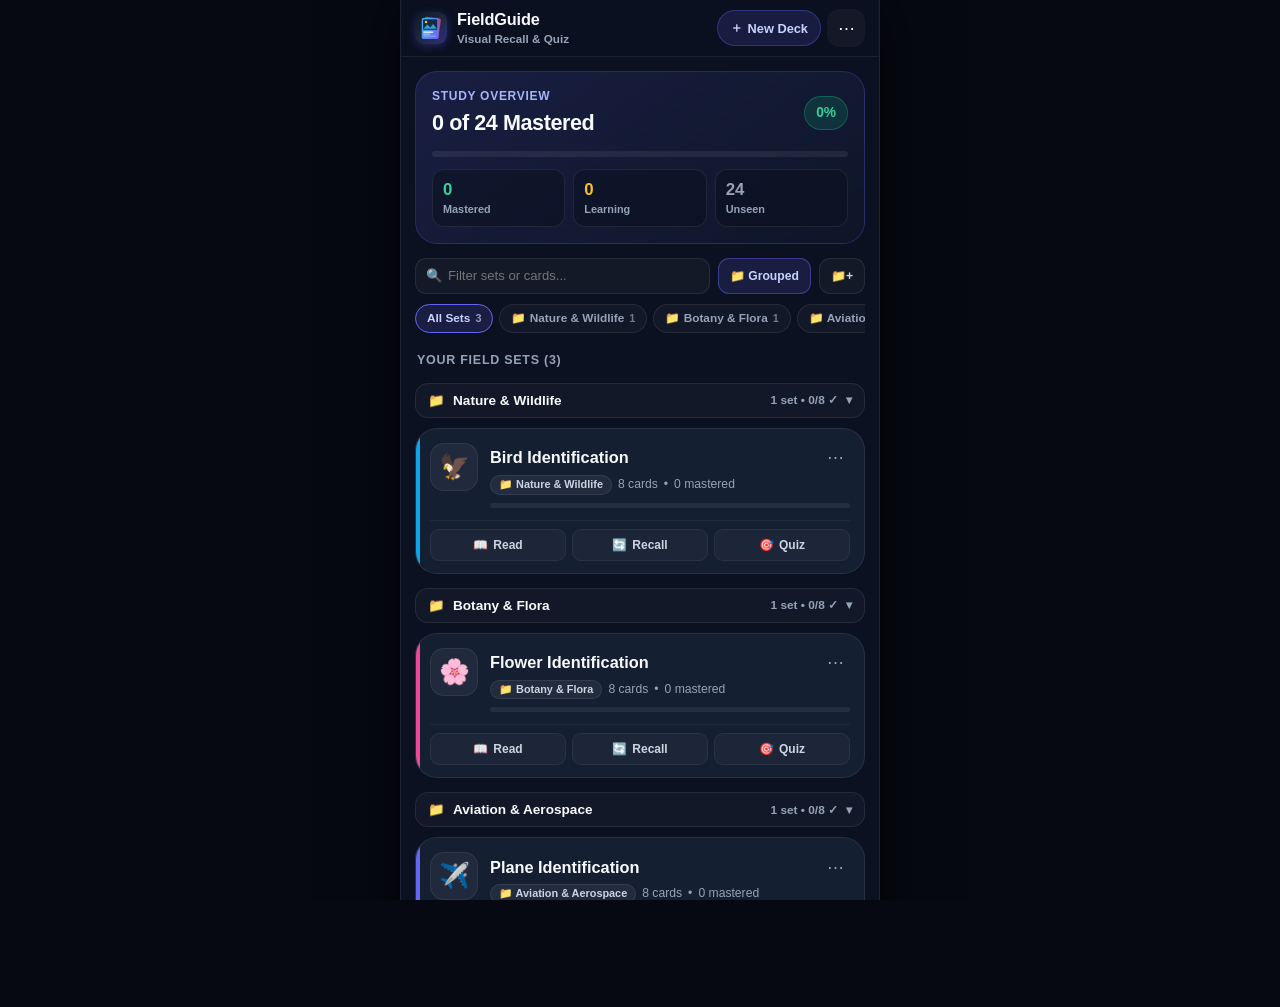
==== index.html @ c6ec20f5 "Add FieldGuide PWA visual flashcard, recall, and quiz trainer" ====
<!DOCTYPE html>
<html lang="en">
  <head>
    <meta charset="UTF-8" />
    <meta name="viewport" content="width=device-width, initial-scale=1.0, maximum-scale=5.0, viewport-fit=cover" />
    <meta name="theme-color" content="#0b1120" />
    <meta name="apple-mobile-web-app-capable" content="yes" />
    <meta name="apple-mobile-web-app-status-bar-style" content="black-translucent" />
    <meta
      name="description"
      content="Modern visual flashcard, active recall, and multiple-choice quiz trainer for birds, flowers, aircraft, and AI-built JSON decks."
    />
    <title>FieldGuide — Focused Visual Study &amp; Quiz Trainer</title>
    <link rel="manifest" href="./manifest.json" />
    <link rel="icon" type="image/svg+xml" href="./icons/icon.svg" />
    <link rel="apple-touch-icon" href="./icons/icon.svg" />
    <link rel="stylesheet" href="./styles.css" />
  </head>
  <body>
    <div id="app">
      <div style="display:flex;flex-direction:column;align-items:center;justify-content:center;min-height:100dvh;gap:12px;color:#94a3b8;font-family:system-ui,sans-serif;">
        <img src="./icons/icon.svg" alt="" style="width:44px;height:44px;border-radius:12px;opacity:0.9;" />
        <span style="font-size:0.9rem;font-weight:600;letter-spacing:0.02em;">Loading FieldGuide…</span>
      </div>
    </div>
    <script type="module" src="./js/app.js"></script>
  </body>
</html>
---- styles.css ----
:root {
  --bg-app: #060911;
  --bg-shell: #0b1120;
  --bg-card: #151f32;
  --bg-card-subtle: #11192a;
  --bg-elevated: #1e293b;
  --bg-glass: rgba(11, 17, 32, 0.88);
  --border: rgba(255, 255, 255, 0.08);
  --border-strong: rgba(255, 255, 255, 0.14);
  --text-main: #f8fafc;
  --text-sub: #cbd5e1;
  --text-muted: #94a3b8;
  --accent: #6366f1;
  --accent-hover: #818cf8;
  --accent-soft: rgba(99, 102, 241, 0.16);
  --accent-glow: rgba(99, 102, 241, 0.35);
  --success: #10b981;
  --success-soft: rgba(16, 185, 129, 0.16);
  --warning: #f59e0b;
  --warning-soft: rgba(245, 158, 11, 0.16);
  --danger: #ef4444;
  --danger-soft: rgba(239, 68, 68, 0.16);
  --radius-xs: 8px;
  --radius-sm: 12px;
  --radius-md: 16px;
  --radius-lg: 22px;
  --radius-xl: 26px;
  --safe-top: env(safe-area-inset-top, 0px);
  --safe-bottom: env(safe-area-inset-bottom, 0px);
}

* {
  box-sizing: border-box;
  margin: 0;
  padding: 0;
  -webkit-tap-highlight-color: transparent;
}

html,
body {
  height: 100%;
  background: var(--bg-app);
  color: var(--text-main);
  font-family: -apple-system, BlinkMacSystemFont, 'SF Pro Text', 'Segoe UI', Roboto, Helvetica, Arial, sans-serif;
  line-height: 1.45;
  overflow-x: hidden;
  -webkit-font-smoothing: antialiased;
}

button,
input,
textarea {
  font-family: inherit;
}

/* --- MOBILE-FIRST APP SHELL --- */
.mobile-shell {
  width: 100%;
  max-width: 480px;
  min-height: 100dvh;
  margin: 0 auto;
  background: var(--bg-shell);
  display: flex;
  flex-direction: column;
  position: relative;
  box-shadow: 0 0 60px rgba(0, 0, 0, 0.75);
}

@media (min-width: 520px) {
  .mobile-shell {
    border-left: 1px solid var(--border);
    border-right: 1px solid var(--border);
  }
}

/* --- STICKY TOP APP BAR & FOCUSED STUDY HEADER --- */
.topbar {
  padding-top: var(--safe-top);
  background: var(--bg-glass);
  backdrop-filter: blur(16px);
  -webkit-backdrop-filter: blur(16px);
  border-bottom: 1px solid var(--border);
  position: sticky;
  top: 0;
  z-index: 35;
  display: flex;
  flex-direction: column;
}

.topbar-main {
  height: 56px;
  padding: 0 14px;
  display: flex;
  align-items: center;
  justify-content: space-between;
  gap: 10px;
}

.topbar-left {
  display: flex;
  align-items: center;
  gap: 10px;
  min-width: 0;
  flex: 1;
}

.topbar-right {
  display: flex;
  align-items: center;
  gap: 6px;
  flex-shrink: 0;
}

.brand-mark {
  display: flex;
  align-items: center;
  gap: 10px;
}

.brand-logo {
  width: 32px;
  height: 32px;
  border-radius: 9px;
  box-shadow: 0 2px 10px rgba(99, 102, 241, 0.3);
}

.topbar-title-group {
  min-width: 0;
  display: flex;
  flex-direction: column;
}

.topbar-title {
  font-size: 1.02rem;
  font-weight: 700;
  letter-spacing: -0.01em;
  white-space: nowrap;
  overflow: hidden;
  text-overflow: ellipsis;
}

.topbar-subtitle {
  font-size: 0.73rem;
  color: var(--text-muted);
  font-weight: 600;
  display: flex;
  align-items: center;
  gap: 6px;
}

.icon-btn {
  width: 38px;
  height: 38px;
  border-radius: 12px;
  border: 1px solid transparent;
  background: rgba(255, 255, 255, 0.04);
  color: var(--text-main);
  font-size: 1.05rem;
  display: inline-flex;
  align-items: center;
  justify-content: center;
  cursor: pointer;
  flex-shrink: 0;
  transition: background 0.15s ease, transform 0.12s ease, border-color 0.15s ease;
  position: relative;
}

.icon-btn:hover {
  background: rgba(255, 255, 255, 0.08);
  border-color: var(--border);
}

.icon-btn:active {
  transform: scale(0.94);
}

.icon-btn.has-badge::after {
  content: '';
  position: absolute;
  top: 7px;
  right: 7px;
  width: 7px;
  height: 7px;
  border-radius: 50%;
  background: var(--accent);
  box-shadow: 0 0 0 2px var(--bg-shell);
}

.header-pill-btn {
  height: 36px;
  padding: 0 12px;
  border-radius: 999px;
  border: 1px solid rgba(99, 102, 241, 0.35);
  background: var(--accent-soft);
  color: #c7d2fe;
  font-size: 0.8rem;
  font-weight: 700;
  display: inline-flex;
  align-items: center;
  gap: 5px;
  cursor: pointer;
  transition: transform 0.12s ease, background 0.15s ease;
}

.header-pill-btn:active {
  transform: scale(0.96);
}

/* --- SEGMENTED STUDY MODE SWITCHER IN HEADER --- */
.study-subbar {
  padding: 0 14px 10px;
  display: flex;
  align-items: center;
  gap: 8px;
}

.mode-segmented {
  flex: 1;
  display: grid;
  grid-template-columns: repeat(3, 1fr);
  background: rgba(255, 255, 255, 0.04);
  border: 1px solid var(--border);
  padding: 3px;
  border-radius: 12px;
  gap: 3px;
}

.mode-seg-btn {
  border: none;
  background: transparent;
  color: var(--text-muted);
  height: 32px;
  border-radius: 9px;
  font-size: 0.78rem;
  font-weight: 700;
  display: inline-flex;
  align-items: center;
  justify-content: center;
  gap: 5px;
  cursor: pointer;
  transition: all 0.16s ease;
}

.mode-seg-btn.active {
  background: var(--bg-elevated);
  color: var(--text-main);
  box-shadow: 0 2px 8px rgba(0, 0, 0, 0.35);
}

/* Thin live session progress bar at bottom of study header */
.session-progress-track {
  width: 100%;
  height: 3px;
  background: rgba(255, 255, 255, 0.05);
  overflow: hidden;
}

.session-progress-fill {
  height: 100%;
  background: linear-gradient(90deg, var(--accent), #38bdf8);
  transition: width 0.28s cubic-bezier(0.22, 1, 0.36, 1);
}

/* --- SCREEN BODY --- */
.screen-body {
  flex: 1;
  padding: 14px 14px calc(24px + var(--safe-bottom));
  display: flex;
  flex-direction: column;
  gap: 14px;
}

.screen-body.study-layout {
  padding: 12px 14px calc(98px + var(--safe-bottom));
  justify-content: flex-start;
}

/* --- HOME VIEW (MOBILE DASHBOARD & DECK CARDS) --- */
.hero-progress-card {
  background: linear-gradient(145deg, rgba(99, 102, 241, 0.16) 0%, rgba(15, 23, 42, 0.85) 100%);
  border: 1px solid rgba(99, 102, 241, 0.25);
  border-radius: var(--radius-lg);
  padding: 16px;
  display: flex;
  flex-direction: column;
  gap: 12px;
}

.hero-top-row {
  display: flex;
  align-items: center;
  justify-content: space-between;
  gap: 12px;
}

.hero-title {
  font-size: 0.75rem;
  font-weight: 700;
  text-transform: uppercase;
  letter-spacing: 0.06em;
  color: #a5b4fc;
  margin-bottom: 2px;
}

.hero-headline {
  font-size: 1.35rem;
  font-weight: 800;
  color: var(--text-main);
  letter-spacing: -0.02em;
}

.hero-pct-badge {
  background: rgba(16, 185, 129, 0.16);
  border: 1px solid rgba(16, 185, 129, 0.35);
  color: #34d399;
  font-weight: 800;
  font-size: 0.86rem;
  padding: 6px 11px;
  border-radius: 999px;
}

.hero-stats-grid {
  display: grid;
  grid-template-columns: repeat(3, 1fr);
  gap: 8px;
}

.hero-stat-pill {
  background: rgba(11, 17, 32, 0.55);
  border: 1px solid var(--border);
  border-radius: var(--radius-sm);
  padding: 8px 10px;
  display: flex;
  flex-direction: column;
}

.hero-stat-val {
  font-size: 1.05rem;
  font-weight: 800;
}

.hero-stat-lbl {
  font-size: 0.68rem;
  color: var(--text-muted);
  font-weight: 600;
}

.section-header-row {
  display: flex;
  align-items: center;
  justify-content: space-between;
  padding: 2px 2px 0;
  gap: 8px;
}

.section-heading {
  font-size: 0.78rem;
  font-weight: 700;
  text-transform: uppercase;
  letter-spacing: 0.06em;
  color: var(--text-muted);
}

/* --- HOME FOLDER & SEARCH ORGANIZER --- */
.home-organizer {
  display: flex;
  flex-direction: column;
  gap: 10px;
}

.home-search-row {
  display: flex;
  align-items: center;
  gap: 8px;
}

.home-search-wrap {
  position: relative;
  flex: 1;
  display: flex;
  align-items: center;
}

.home-search-icon {
  position: absolute;
  left: 11px;
  font-size: 0.82rem;
  color: var(--text-muted);
  pointer-events: none;
}

.home-search-input {
  width: 100%;
  height: 36px;
  padding: 0 32px 0 32px;
  border-radius: 11px;
  border: 1px solid var(--border);
  background: rgba(255, 255, 255, 0.035);
  color: var(--text-main);
  font-size: 0.82rem;
  transition: border-color 0.15s ease, background 0.15s ease;
}

.home-search-input:focus {
  outline: none;
  border-color: var(--accent);
  background: rgba(255, 255, 255, 0.06);
}

.home-search-clear {
  position: absolute;
  right: 6px;
  width: 24px;
  height: 24px;
  border-radius: 50%;
  border: none;
  background: rgba(255, 255, 255, 0.08);
  color: var(--text-sub);
  font-size: 0.72rem;
  cursor: pointer;
  display: inline-flex;
  align-items: center;
  justify-content: center;
}

.home-org-btn {
  height: 36px;
  padding: 0 11px;
  border-radius: 11px;
  border: 1px solid var(--border);
  background: rgba(255, 255, 255, 0.035);
  color: var(--text-sub);
  font-size: 0.76rem;
  font-weight: 700;
  display: inline-flex;
  align-items: center;
  gap: 5px;
  cursor: pointer;
  white-space: nowrap;
  flex-shrink: 0;
  transition: all 0.14s ease;
}

.home-org-btn.active {
  background: var(--accent-soft);
  border-color: rgba(99, 102, 241, 0.45);
  color: #c7d2fe;
}

.folder-group {
  display: flex;
  flex-direction: column;
  gap: 10px;
}

.folder-group-header {
  width: 100%;
  background: rgba(255, 255, 255, 0.03);
  border: 1px solid var(--border);
  border-radius: 13px;
  padding: 9px 12px;
  display: flex;
  align-items: center;
  justify-content: space-between;
  gap: 10px;
  cursor: pointer;
  color: var(--text-main);
  text-align: left;
  transition: background 0.14s ease, border-color 0.14s ease;
}

.folder-group-header:hover {
  background: rgba(255, 255, 255, 0.055);
  border-color: var(--border-strong);
}

.folder-group-left {
  display: flex;
  align-items: center;
  gap: 8px;
  min-width: 0;
}

.folder-group-name {
  font-size: 0.85rem;
  font-weight: 750;
  color: var(--text-main);
  white-space: nowrap;
  overflow: hidden;
  text-overflow: ellipsis;
}

.folder-group-right {
  display: flex;
  align-items: center;
  gap: 8px;
  font-size: 0.74rem;
  color: var(--text-muted);
  font-weight: 650;
  flex-shrink: 0;
}

.folder-chevron {
  font-size: 0.72rem;
  transition: transform 0.18s ease;
  display: inline-block;
}

.folder-group.collapsed .folder-chevron {
  transform: rotate(-90deg);
}

.deck-folder-pill {
  display: inline-flex;
  align-items: center;
  gap: 4px;
  padding: 1px 8px;
  border-radius: 999px;
  font-size: 0.68rem;
  font-weight: 650;
  background: rgba(255, 255, 255, 0.06);
  border: 1px solid rgba(255, 255, 255, 0.08);
  color: var(--text-sub);
  cursor: pointer;
  transition: background 0.14s ease, border-color 0.14s ease;
}

.deck-folder-pill:hover {
  background: var(--accent-soft);
  border-color: rgba(99, 102, 241, 0.35);
  color: #c7d2fe;
}

.deck-list {
  display: flex;
  flex-direction: column;
  gap: 12px;
}

.deck-card {
  background: var(--bg-card);
  border: 1px solid var(--border);
  border-radius: var(--radius-lg);
  padding: 14px 14px 12px;
  display: flex;
  flex-direction: column;
  gap: 12px;
  position: relative;
  overflow: hidden;
  transition: border-color 0.15s ease, transform 0.14s ease;
}

.deck-card::before {
  content: '';
  position: absolute;
  left: 0;
  top: 0;
  bottom: 0;
  width: 4px;
  background: var(--deck-color, var(--accent));
}

.deck-card-main {
  display: flex;
  align-items: flex-start;
  gap: 12px;
  cursor: pointer;
}

.deck-avatar {
  width: 48px;
  height: 48px;
  border-radius: 14px;
  background: rgba(255, 255, 255, 0.05);
  border: 1px solid rgba(255, 255, 255, 0.07);
  display: flex;
  align-items: center;
  justify-content: center;
  font-size: 1.55rem;
  flex-shrink: 0;
}

.deck-info {
  flex: 1;
  min-width: 0;
}

.deck-title-row {
  display: flex;
  align-items: center;
  justify-content: space-between;
  gap: 8px;
}

.deck-name {
  font-size: 1.02rem;
  font-weight: 750;
  color: var(--text-main);
  white-space: nowrap;
  overflow: hidden;
  text-overflow: ellipsis;
}

.deck-meta {
  font-size: 0.76rem;
  color: var(--text-muted);
  display: flex;
  align-items: center;
  flex-wrap: wrap;
  gap: 6px;
  margin-top: 2px;
  margin-bottom: 8px;
}

.offline-pill {
  display: inline-flex;
  align-items: center;
  gap: 3px;
  padding: 1px 7px;
  border-radius: 999px;
  font-size: 0.68rem;
  font-weight: 700;
  background: rgba(16, 185, 129, 0.14);
  color: #34d399;
}

.mini-progress-track {
  height: 5px;
  background: rgba(255, 255, 255, 0.07);
  border-radius: 999px;
  overflow: hidden;
  display: flex;
}

.mini-progress-fill {
  background: var(--success);
  height: 100%;
  transition: width 0.25s ease;
}

.mini-progress-learning {
  background: var(--warning);
  height: 100%;
  transition: width 0.25s ease;
}

/* Quick-launch mode strip inside each deck card */
.deck-quick-modes {
  display: grid;
  grid-template-columns: repeat(3, 1fr);
  gap: 6px;
  padding-top: 8px;
  border-top: 1px solid rgba(255, 255, 255, 0.05);
}

.deck-mode-btn {
  height: 32px;
  border-radius: 9px;
  border: 1px solid rgba(255, 255, 255, 0.06);
  background: rgba(255, 255, 255, 0.03);
  color: var(--text-sub);
  font-size: 0.75rem;
  font-weight: 650;
  display: inline-flex;
  align-items: center;
  justify-content: center;
  gap: 5px;
  cursor: pointer;
  transition: background 0.14s ease, color 0.14s ease, transform 0.1s ease;
}

.deck-mode-btn:hover,
.deck-mode-btn:active {
  background: rgba(99, 102, 241, 0.16);
  border-color: rgba(99, 102, 241, 0.35);
  color: #fff;
}

.deck-more-btn {
  width: 30px;
  height: 30px;
  border-radius: 8px;
  border: none;
  background: transparent;
  color: var(--text-muted);
  font-size: 1.05rem;
  display: inline-flex;
  align-items: center;
  justify-content: center;
  cursor: pointer;
  flex-shrink: 0;
}

.deck-more-btn:hover,
.deck-more-btn:active {
  background: rgba(255, 255, 255, 0.08);
  color: var(--text-main);
}

/* --- FILTER & CONTEXT PILL STRIP IN STUDY VIEW --- */
.study-filter-strip {
  display: flex;
  align-items: center;
  gap: 6px;
  overflow-x: auto;
  scrollbar-width: none;
  padding-bottom: 2px;
}

.study-filter-strip::-webkit-scrollbar {
  display: none;
}

.filter-chip {
  height: 29px;
  padding: 0 11px;
  border-radius: 999px;
  border: 1px solid var(--border);
  background: rgba(255, 255, 255, 0.03);
  color: var(--text-muted);
  font-size: 0.74rem;
  font-weight: 650;
  white-space: nowrap;
  display: inline-flex;
  align-items: center;
  gap: 5px;
  cursor: pointer;
  transition: all 0.14s ease;
}

.filter-chip.active {
  background: var(--accent-soft);
  border-color: var(--accent);
  color: #c7d2fe;
}

.filter-chip-count {
  opacity: 0.7;
  font-size: 0.68rem;
}

/* --- FOCUSED STUDY CARD --- */
.study-card {
  background: var(--bg-card);
  border: 1px solid var(--border);
  border-radius: var(--radius-xl);
  overflow: hidden;
  display: flex;
  flex-direction: column;
  box-shadow: 0 14px 34px rgba(0, 0, 0, 0.4);
}

.media-frame {
  position: relative;
  width: 100%;
  height: clamp(235px, 36dvh, 290px);
  background: #060911;
  display: flex;
  align-items: center;
  justify-content: center;
  overflow: hidden;
  transition: height 0.22s ease;
}

/* Soft blurred ambient backdrop of the same photo so tall/wide images never have harsh black bars */
.media-frame::before {
  content: '';
  position: absolute;
  inset: -16px;
  background-image: var(--media-bg, none);
  background-size: cover;
  background-position: center;
  filter: blur(22px) brightness(0.42) saturate(1.25);
  transform: scale(1.08);
  opacity: 0.9;
  pointer-events: none;
  z-index: 0;
}

.media-frame.tall {
  height: clamp(275px, 42dvh, 345px);
}

.media-frame.compact {
  height: clamp(205px, 31dvh, 250px);
}

.media-frame.quiz-frame {
  height: clamp(210px, 32dvh, 260px);
}

/* Automatically expand vertical room when a photo is tall/portrait */
.media-frame.is-portrait {
  height: clamp(290px, 45dvh, 370px);
}

.media-frame.tall.is-portrait {
  height: clamp(315px, 48dvh, 395px);
}

.media-frame.compact.is-portrait,
.media-frame.quiz-frame.is-portrait {
  height: clamp(245px, 37dvh, 305px);
}

/* Automatically adapt frame when a photo is long/wide panoramic (e.g. aircraft side profiles) */
.media-frame.is-wide {
  height: clamp(190px, 28dvh, 235px);
}

.media-frame.compact.is-wide,
.media-frame.quiz-frame.is-wide {
  height: clamp(175px, 25dvh, 215px);
}

.media-frame::after {
  content: '';
  position: absolute;
  inset: 0;
  background: linear-gradient(
    to bottom,
    rgba(6, 9, 17, 0.42) 0%,
    transparent 26%,
    transparent 74%,
    rgba(21, 31, 50, 0.6) 100%
  );
  pointer-events: none;
  z-index: 1;
}

.media-img {
  position: relative;
  z-index: 1;
  width: 100%;
  height: 100%;
  object-fit: cover;
  object-position: center;
  cursor: zoom-in;
  transition: transform 0.25s ease;
}

.media-img.contain {
  object-fit: contain;
  filter: drop-shadow(0 6px 18px rgba(0, 0, 0, 0.45));
}

.media-overlay-top {
  position: absolute;
  top: 10px;
  left: 10px;
  right: 10px;
  display: flex;
  align-items: center;
  justify-content: space-between;
  gap: 8px;
  z-index: 2;
  pointer-events: none;
}

.media-overlay-top > * {
  pointer-events: auto;
}

.media-overlay-bottom {
  position: absolute;
  bottom: 10px;
  left: 10px;
  right: 10px;
  display: flex;
  align-items: center;
  justify-content: space-between;
  gap: 8px;
  z-index: 2;
  pointer-events: none;
}

.media-overlay-bottom > * {
  pointer-events: auto;
}

.media-badge {
  background: rgba(11, 17, 32, 0.78);
  backdrop-filter: blur(8px);
  -webkit-backdrop-filter: blur(8px);
  color: #e2e8f0;
  padding: 4px 10px;
  border-radius: 999px;
  font-size: 0.72rem;
  font-weight: 650;
  border: 1px solid rgba(255, 255, 255, 0.14);
}

.status-pill-btn {
  background: rgba(11, 17, 32, 0.82);
  backdrop-filter: blur(8px);
  -webkit-backdrop-filter: blur(8px);
  border: 1px solid rgba(255, 255, 255, 0.16);
  padding: 4px 10px;
  border-radius: 999px;
  font-size: 0.71rem;
  font-weight: 700;
  display: inline-flex;
  align-items: center;
  gap: 5px;
  cursor: pointer;
  color: var(--text-sub);
}

.status-pill-btn.mastered {
  color: #34d399;
  border-color: rgba(16, 185, 129, 0.4);
  background: rgba(6, 78, 59, 0.75);
}

.status-pill-btn.learning {
  color: #fbbf24;
  border-color: rgba(245, 158, 11, 0.4);
  background: rgba(120, 53, 15, 0.75);
}

.media-ctrl-btn {
  background: rgba(11, 17, 32, 0.78);
  backdrop-filter: blur(8px);
  -webkit-backdrop-filter: blur(8px);
  color: #f8fafc;
  border: 1px solid rgba(255, 255, 255, 0.16);
  padding: 4px 10px;
  border-radius: 999px;
  font-size: 0.71rem;
  font-weight: 650;
  cursor: pointer;
  display: inline-flex;
  align-items: center;
  gap: 4px;
}

.card-body {
  padding: 16px;
  display: flex;
  flex-direction: column;
  gap: 12px;
}

.card-header-block {
  display: flex;
  align-items: flex-start;
  justify-content: space-between;
  gap: 10px;
}

.card-title {
  font-size: 1.32rem;
  font-weight: 800;
  line-height: 1.2;
  letter-spacing: -0.015em;
}

.card-subtitle {
  font-size: 0.92rem;
  color: #93c5fd;
  font-style: italic;
  margin-top: 3px;
}

.info-block {
  background: var(--bg-card-subtle);
  border: 1px solid rgba(255, 255, 255, 0.05);
  border-radius: var(--radius-sm);
  padding: 11px 13px;
  font-size: 0.88rem;
  color: var(--text-sub);
  line-height: 1.5;
}

.info-block.key-marks {
  background: rgba(99, 102, 241, 0.08);
  border-color: rgba(99, 102, 241, 0.22);
  border-left: 3px solid var(--accent);
}

.info-block-label {
  font-size: 0.68rem;
  font-weight: 800;
  text-transform: uppercase;
  letter-spacing: 0.06em;
  color: #a5b4fc;
  margin-bottom: 4px;
  display: flex;
  align-items: center;
  gap: 5px;
}

.info-block:not(.key-marks) .info-block-label {
  color: var(--text-muted);
}

.card-footer-row {
  display: flex;
  align-items: center;
  justify-content: space-between;
  gap: 8px;
  padding-top: 2px;
}

.source-link {
  display: inline-flex;
  align-items: center;
  gap: 5px;
  font-size: 0.78rem;
  font-weight: 650;
  color: #38bdf8;
  text-decoration: none;
  padding: 5px 11px;
  border-radius: 999px;
  background: rgba(56, 189, 248, 0.1);
  border: 1px solid rgba(56, 189, 248, 0.2);
}

.swipe-hint-lbl {
  font-size: 0.72rem;
  color: var(--text-muted);
}

/* --- FOCUSED RECALL MODE (CLEAN 3D FLIP WITHOUT SCROLL TRAP) --- */
.recall-card-shell {
  perspective: 1200px;
  width: 100%;
}

.recall-card-inner {
  width: 100%;
  transition: transform 0.42s cubic-bezier(0.22, 1, 0.36, 1);
  transform-style: preserve-3d;
  position: relative;
}

.recall-prompt-card {
  background: var(--bg-card);
  border: 1px solid var(--border);
  border-radius: var(--radius-xl);
  overflow: hidden;
  display: flex;
  flex-direction: column;
  box-shadow: 0 14px 34px rgba(0, 0, 0, 0.4);
  cursor: pointer;
  animation: cardFadeIn 0.2s ease;
}

.recall-prompt-footer {
  padding: 13px 16px;
  display: flex;
  align-items: center;
  justify-content: space-between;
  gap: 10px;
  background: rgba(99, 102, 241, 0.07);
  border-top: 1px solid var(--border);
}

.recall-prompt-instruction {
  font-size: 0.84rem;
  font-weight: 650;
  color: #c7d2fe;
}

.hint-pill-btn {
  background: rgba(255, 255, 255, 0.06);
  border: 1px solid var(--border-strong);
  color: var(--text-sub);
  padding: 4px 10px;
  border-radius: 999px;
  font-size: 0.74rem;
  font-weight: 650;
  cursor: pointer;
}

.recall-hint-box {
  margin: 0 16px 14px;
  padding: 10px 12px;
  border-radius: var(--radius-sm);
  background: rgba(245, 158, 11, 0.1);
  border: 1px solid rgba(245, 158, 11, 0.28);
  font-size: 0.82rem;
  color: #fde68a;
}

.recall-answer-card {
  background: var(--bg-card);
  border: 1px solid rgba(99, 102, 241, 0.3);
  border-radius: var(--radius-xl);
  overflow: hidden;
  display: flex;
  flex-direction: column;
  box-shadow: 0 14px 34px rgba(0, 0, 0, 0.45);
  animation: flipReveal 0.28s cubic-bezier(0.22, 1, 0.36, 1);
}

@keyframes flipReveal {
  0% {
    opacity: 0.4;
    transform: rotateY(-14deg) scale(0.98);
  }
  100% {
    opacity: 1;
    transform: rotateY(0deg) scale(1);
  }
}

@keyframes cardFadeIn {
  from {
    opacity: 0.5;
    transform: translateY(4px);
  }
  to {
    opacity: 1;
    transform: translateY(0);
  }
}

/* --- FOCUSED QUIZ MODE --- */
.quiz-prompt-banner {
  padding: 10px 14px;
  background: rgba(255, 255, 255, 0.03);
  border-bottom: 1px solid var(--border);
  display: flex;
  align-items: center;
  justify-content: space-between;
  font-size: 0.76rem;
  font-weight: 700;
  color: var(--text-muted);
  text-transform: uppercase;
  letter-spacing: 0.05em;
}

.quiz-options {
  display: flex;
  flex-direction: column;
  gap: 8px;
  padding: 14px;
}

.quiz-opt {
  width: 100%;
  text-align: left;
  background: rgba(255, 255, 255, 0.035);
  border: 1.5px solid var(--border);
  border-radius: 14px;
  padding: 11px 13px;
  color: var(--text-main);
  cursor: pointer;
  display: flex;
  align-items: center;
  gap: 11px;
  transition: all 0.14s ease;
}

.quiz-opt:hover:not(:disabled) {
  background: rgba(255, 255, 255, 0.06);
  border-color: var(--border-strong);
}

.quiz-opt:active:not(:disabled) {
  transform: scale(0.985);
}

.quiz-opt-key {
  width: 26px;
  height: 26px;
  border-radius: 8px;
  background: rgba(255, 255, 255, 0.07);
  border: 1px solid rgba(255, 255, 255, 0.1);
  color: var(--text-sub);
  font-size: 0.75rem;
  font-weight: 800;
  display: flex;
  align-items: center;
  justify-content: center;
  flex-shrink: 0;
}

.quiz-opt-content {
  flex: 1;
  min-width: 0;
}

.quiz-opt-title {
  font-size: 0.93rem;
  font-weight: 700;
  display: block;
}

.quiz-opt-sub {
  font-size: 0.76rem;
  color: var(--text-muted);
  font-style: italic;
  display: block;
}

.quiz-opt.correct {
  background: rgba(16, 185, 129, 0.16);
  border-color: var(--success);
}

.quiz-opt.correct .quiz-opt-key {
  background: var(--success);
  border-color: var(--success);
  color: #052e16;
}

.quiz-opt.wrong {
  background: rgba(239, 68, 68, 0.16);
  border-color: var(--danger);
}

.quiz-opt.wrong .quiz-opt-key {
  background: var(--danger);
  border-color: var(--danger);
  color: #fff;
}

/* --- STICKY BOTTOM THUMB DOCK (SINGLE FOCUSED ACTION BAR) --- */
.study-dock {
  position: fixed;
  bottom: 0;
  left: 50%;
  transform: translateX(-50%);
  width: 100%;
  max-width: 480px;
  background: rgba(11, 17, 32, 0.94);
  backdrop-filter: blur(18px);
  -webkit-backdrop-filter: blur(18px);
  border-top: 1px solid var(--border-strong);
  padding: 10px 14px calc(12px + var(--safe-bottom));
  z-index: 32;
  display: flex;
  flex-direction: column;
  gap: 8px;
}

.dock-row {
  display: flex;
  align-items: center;
  gap: 10px;
}

.dock-nav-btn {
  height: 46px;
  padding: 0 18px;
  border-radius: 14px;
  font-size: 0.9rem;
  font-weight: 700;
  border: 1px solid var(--border);
  background: var(--bg-elevated);
  color: var(--text-main);
  display: inline-flex;
  align-items: center;
  justify-content: center;
  gap: 6px;
  cursor: pointer;
  flex: 1;
  transition: transform 0.1s ease, background 0.15s ease;
}

.dock-nav-btn.primary {
  background: var(--accent);
  border-color: rgba(255, 255, 255, 0.12);
  color: #fff;
  box-shadow: 0 4px 16px var(--accent-glow);
}

.dock-nav-btn:active {
  transform: scale(0.975);
}

.dock-counter-pill {
  padding: 0 10px;
  font-size: 0.78rem;
  font-weight: 700;
  color: var(--text-muted);
  white-space: nowrap;
}

.dock-grade-grid {
  display: grid;
  grid-template-columns: 1fr 1fr;
  gap: 10px;
}

.grade-btn {
  height: 50px;
  border-radius: 14px;
  border: 1.5px solid transparent;
  display: flex;
  flex-direction: column;
  align-items: center;
  justify-content: center;
  cursor: pointer;
  transition: transform 0.12s ease;
}

.grade-btn:active {
  transform: scale(0.975);
}

.grade-btn-main {
  font-size: 0.9rem;
  font-weight: 800;
  line-height: 1.15;
}

.grade-btn-sub {
  font-size: 0.67rem;
  font-weight: 600;
  opacity: 0.8;
}

.grade-btn.learning {
  background: rgba(245, 158, 11, 0.16);
  border-color: rgba(245, 158, 11, 0.45);
  color: #fbbf24;
}

.grade-btn.mastered {
  background: rgba(16, 185, 129, 0.18);
  border-color: rgba(16, 185, 129, 0.5);
  color: #34d399;
}

/* Quiz Instant Feedback inside Dock */
.quiz-feedback-box {
  display: flex;
  flex-direction: column;
  gap: 8px;
  animation: slideUp 0.18s cubic-bezier(0.22, 1, 0.36, 1);
}

.quiz-feedback-header {
  display: flex;
  align-items: center;
  justify-content: space-between;
  gap: 8px;
}

.quiz-feedback-title {
  font-size: 0.92rem;
  font-weight: 800;
}

.quiz-feedback-title.correct {
  color: #34d399;
}

.quiz-feedback-title.wrong {
  color: #f87171;
}

.quiz-feedback-clue {
  font-size: 0.78rem;
  color: var(--text-sub);
  display: -webkit-box;
  -webkit-line-clamp: 2;
  -webkit-box-orient: vertical;
  overflow: hidden;
}

/* --- GENERAL BUTTONS --- */
.btn {
  display: inline-flex;
  align-items: center;
  justify-content: center;
  gap: 8px;
  padding: 12px 16px;
  border-radius: 14px;
  font-size: 0.9rem;
  font-weight: 700;
  border: 1px solid transparent;
  cursor: pointer;
  color: var(--text-main);
  background: var(--bg-elevated);
  transition: transform 0.12s ease, background 0.15s ease;
}

.btn:active {
  transform: scale(0.98);
}

.btn-primary {
  background: var(--accent);
  color: #fff;
  box-shadow: 0 4px 14px var(--accent-glow);
}

.btn-secondary {
  background: rgba(255, 255, 255, 0.06);
  border-color: var(--border);
}

.btn-warning {
  background: var(--warning-soft);
  border-color: rgba(245, 158, 11, 0.4);
  color: #fbbf24;
}

.btn-danger {
  background: var(--danger-soft);
  border-color: rgba(239, 68, 68, 0.45);
  color: #f87171;
}

/* --- BOTTOM SHEET DRAWER (CONTEXTUAL MENUS) --- */
.sheet-backdrop {
  position: fixed;
  inset: 0;
  background: rgba(3, 6, 14, 0.72);
  backdrop-filter: blur(5px);
  -webkit-backdrop-filter: blur(5px);
  z-index: 80;
  display: flex;
  align-items: flex-end;
  justify-content: center;
  animation: fadeIn 0.15s ease;
}

.bottom-sheet {
  width: 100%;
  max-width: 480px;
  max-height: 88dvh;
  overflow-y: auto;
  background: #131c2e;
  border-top: 1px solid var(--border-strong);
  border-radius: 24px 24px 0 0;
  padding: 10px 16px calc(22px + var(--safe-bottom));
  display: flex;
  flex-direction: column;
  gap: 14px;
  animation: slideUp 0.22s cubic-bezier(0.22, 1, 0.36, 1);
  box-shadow: 0 -12px 40px rgba(0, 0, 0, 0.6);
}

.sheet-handle {
  width: 38px;
  height: 4px;
  background: rgba(255, 255, 255, 0.22);
  border-radius: 999px;
  margin: 2px auto 2px;
}

.sheet-header {
  display: flex;
  align-items: center;
  justify-content: space-between;
  gap: 10px;
  padding-bottom: 10px;
  border-bottom: 1px solid var(--border);
}

.sheet-title {
  font-size: 1.02rem;
  font-weight: 750;
}

.sheet-close-btn {
  width: 30px;
  height: 30px;
  border-radius: 50%;
  border: none;
  background: rgba(255, 255, 255, 0.07);
  color: var(--text-sub);
  font-size: 0.9rem;
  display: inline-flex;
  align-items: center;
  justify-content: center;
  cursor: pointer;
}

.sheet-section {
  display: flex;
  flex-direction: column;
  gap: 7px;
}

.sheet-section-label {
  font-size: 0.7rem;
  font-weight: 750;
  text-transform: uppercase;
  letter-spacing: 0.06em;
  color: var(--text-muted);
}

.sheet-pill-grid {
  display: grid;
  grid-template-columns: repeat(2, 1fr);
  gap: 7px;
}

.sheet-pill-opt {
  padding: 10px 12px;
  border-radius: 12px;
  background: rgba(255, 255, 255, 0.04);
  border: 1px solid var(--border);
  color: var(--text-sub);
  font-size: 0.82rem;
  font-weight: 650;
  display: flex;
  align-items: center;
  justify-content: space-between;
  gap: 6px;
  cursor: pointer;
  text-align: left;
}

.sheet-pill-opt.active {
  background: var(--accent-soft);
  border-color: var(--accent);
  color: #fff;
}

.sheet-menu-list {
  display: flex;
  flex-direction: column;
  gap: 6px;
}

.sheet-item {
  width: 100%;
  padding: 12px 14px;
  border-radius: 13px;
  background: rgba(255, 255, 255, 0.035);
  border: 1px solid var(--border);
  color: var(--text-main);
  font-size: 0.88rem;
  font-weight: 650;
  display: flex;
  align-items: center;
  justify-content: space-between;
  gap: 10px;
  cursor: pointer;
  text-align: left;
}

.sheet-item.active {
  background: var(--accent-soft);
  border-color: var(--accent);
  color: #c7d2fe;
}

.sheet-item.danger {
  color: #f87171;
  border-color: rgba(239, 68, 68, 0.2);
}

.inline-confirm-box {
  background: rgba(239, 68, 68, 0.1);
  border: 1px solid rgba(239, 68, 68, 0.35);
  border-radius: 13px;
  padding: 12px;
  display: flex;
  flex-direction: column;
  gap: 10px;
}

/* --- FORMS IN SHEET --- */
.form-input,
.form-textarea {
  width: 100%;
  background: rgba(6, 9, 17, 0.65);
  border: 1px solid var(--border-strong);
  border-radius: 12px;
  padding: 11px 13px;
  color: var(--text-main);
  font-size: 0.88rem;
}

.form-input:focus,
.form-textarea:focus {
  outline: none;
  border-color: var(--accent);
}

.form-textarea {
  font-family: ui-monospace, SFMono-Regular, Menlo, Monaco, Consolas, monospace;
  font-size: 0.78rem;
  min-height: 140px;
  line-height: 1.45;
}

/* --- LIGHTBOX --- */
.lightbox-img {
  max-width: 95vw;
  max-height: 80dvh;
  object-fit: contain;
  border-radius: 14px;
  box-shadow: 0 20px 50px rgba(0, 0, 0, 0.75);
}

/* --- TOAST --- */
.toast-container {
  position: fixed;
  top: calc(64px + var(--safe-top));
  left: 50%;
  transform: translateX(-50%);
  z-index: 120;
  display: flex;
  flex-direction: column;
  gap: 6px;
  pointer-events: none;
  width: 90%;
  max-width: 380px;
}

.toast {
  background: #1e293b;
  border: 1px solid rgba(255, 255, 255, 0.18);
  color: #fff;
  padding: 10px 16px;
  border-radius: 999px;
  font-size: 0.82rem;
  font-weight: 650;
  text-align: center;
  box-shadow: 0 10px 28px rgba(0, 0, 0, 0.55);
  animation: fadeIn 0.15s ease;
}

@keyframes fadeIn {
  from {
    opacity: 0;
  }
  to {
    opacity: 1;
  }
}

@keyframes slideUp {
  from {
    transform: translateY(100%);
  }
  to {
    transform: translateY(0);
  }
}
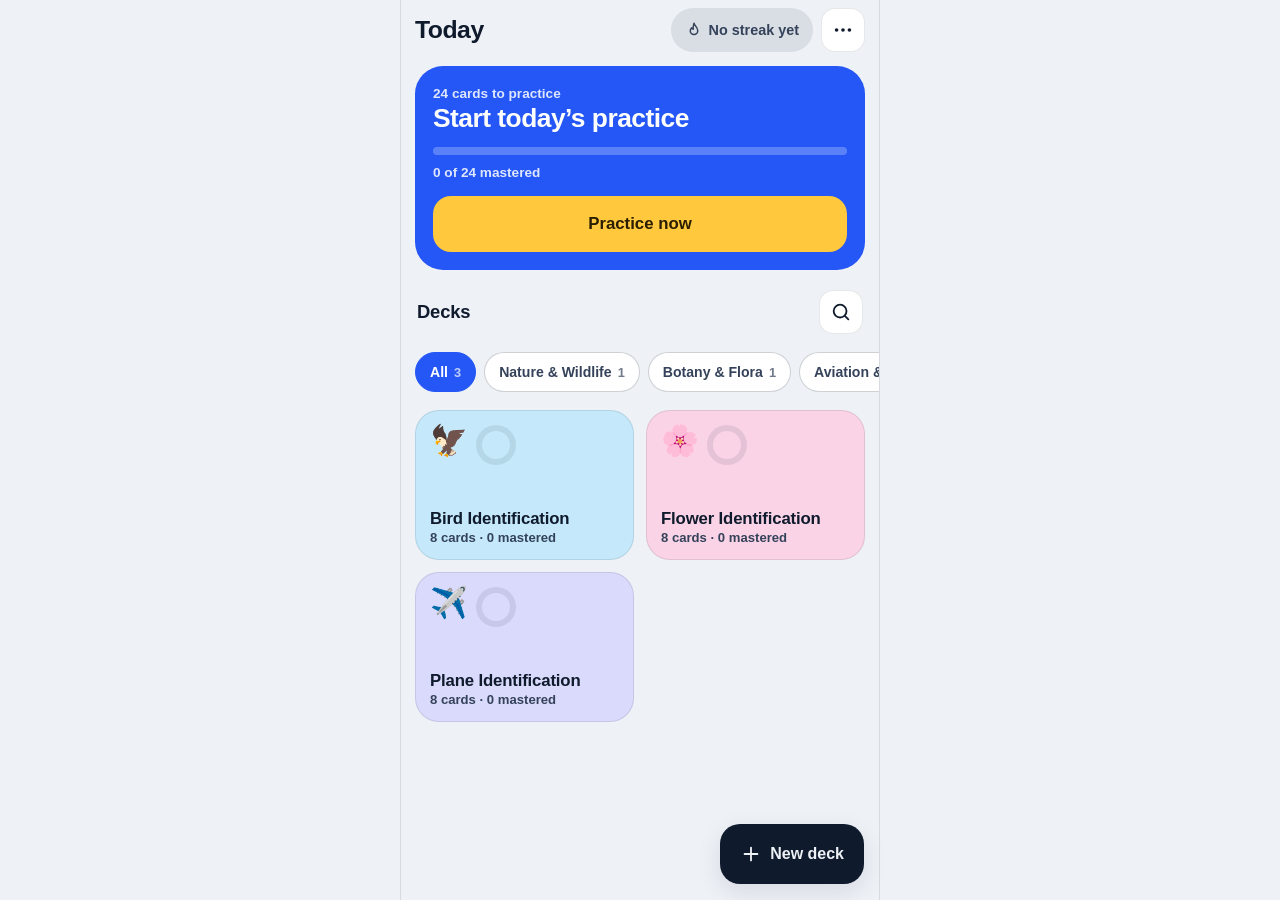
==== commit 374cd9f6: "Redesign UI as a mobile trainer: Today home, photo-first study, swipe grading, light/dark themes - H" ====
--- a/index.html
+++ b/index.html
@@ -3,9 +3,9 @@
   <head>
     <meta charset="UTF-8" />
     <meta name="viewport" content="width=device-width, initial-scale=1.0, maximum-scale=5.0, viewport-fit=cover" />
-    <meta name="theme-color" content="#0b1120" />
+    <meta name="theme-color" content="#eef1f6" />
     <meta name="apple-mobile-web-app-capable" content="yes" />
-    <meta name="apple-mobile-web-app-status-bar-style" content="black-translucent" />
+    <meta name="apple-mobile-web-app-status-bar-style" content="default" />
     <meta
       name="description"
       content="Modern visual flashcard, active recall, and multiple-choice quiz trainer for birds, flowers, aircraft, and AI-built JSON decks."
@@ -14,11 +14,18 @@
     <link rel="manifest" href="./manifest.json" />
     <link rel="icon" type="image/svg+xml" href="./icons/icon.svg" />
     <link rel="apple-touch-icon" href="./icons/icon.svg" />
+    <script>
+      // Apply the saved appearance before first paint to avoid a flash.
+      try {
+        var t = localStorage.getItem('fieldguide_theme_v1');
+        if (t === 'light' || t === 'dark') document.documentElement.setAttribute('data-theme', t);
+      } catch (e) {}
+    </script>
     <link rel="stylesheet" href="./styles.css" />
   </head>
   <body>
     <div id="app">
-      <div style="display:flex;flex-direction:column;align-items:center;justify-content:center;min-height:100dvh;gap:12px;color:#94a3b8;font-family:system-ui,sans-serif;">
+      <div style="display:flex;flex-direction:column;align-items:center;justify-content:center;min-height:100dvh;gap:12px;color:var(--text-muted);font-family:system-ui,sans-serif;">
         <img src="./icons/icon.svg" alt="" style="width:44px;height:44px;border-radius:12px;opacity:0.9;" />
         <span style="font-size:0.9rem;font-weight:600;letter-spacing:0.02em;">Loading FieldGuide…</span>
       </div>
--- a/styles.css
+++ b/styles.css
@@ -1,32 +1,130 @@
+/* FieldGuide — mobile-first trainer UI.
+   Every colour is a token. Light is the default; dark applies via the OS setting
+   (no data-theme) or an explicit data-theme="dark" / "light" set from the in-app Appearance menu. */
+
 :root {
-  --bg-app: #060911;
-  --bg-shell: #0b1120;
-  --bg-card: #151f32;
-  --bg-card-subtle: #11192a;
-  --bg-elevated: #1e293b;
-  --bg-glass: rgba(11, 17, 32, 0.88);
-  --border: rgba(255, 255, 255, 0.08);
-  --border-strong: rgba(255, 255, 255, 0.14);
-  --text-main: #f8fafc;
-  --text-sub: #cbd5e1;
-  --text-muted: #94a3b8;
-  --accent: #6366f1;
-  --accent-hover: #818cf8;
-  --accent-soft: rgba(99, 102, 241, 0.16);
-  --accent-glow: rgba(99, 102, 241, 0.35);
-  --success: #10b981;
-  --success-soft: rgba(16, 185, 129, 0.16);
-  --warning: #f59e0b;
+  --bg-app: #eef1f6;
+  --bg-shell: #eef1f6;
+  --bg-card: #ffffff;
+  --bg-card-subtle: #f3f5fa;
+  --bg-elevated: #ffffff;
+  --bg-glass: rgba(238, 241, 246, 0.92);
+  --fill: rgba(15, 27, 45, 0.05);
+  --fill-strong: rgba(15, 27, 45, 0.09);
+  --border: rgba(15, 27, 45, 0.1);
+  --border-strong: rgba(15, 27, 45, 0.2);
+  --text-main: #0f1b2d;
+  --text-sub: #34425a;
+  --text-muted: #5f6c82;
+  --accent: #2457f5;
+  --accent-hover: #1a44cc;
+  --accent-on: #ffffff;
+  --accent-soft: rgba(36, 87, 245, 0.12);
+  --accent-text: #1a44cc;
+  --accent-glow: rgba(36, 87, 245, 0.28);
+  --sun: #ffc83d;
+  --sun-on: #2a1d00;
+  --success: #14915a;
+  --success-text: #0c7a49;
+  --success-soft: rgba(20, 145, 90, 0.14);
+  --warning: #c77700;
+  --warning-text: #8a5200;
   --warning-soft: rgba(245, 158, 11, 0.16);
-  --danger: #ef4444;
-  --danger-soft: rgba(239, 68, 68, 0.16);
+  --danger: #d6453a;
+  --danger-text: #b32f25;
+  --danger-soft: rgba(214, 69, 58, 0.12);
+  --sheet-bg: #ffffff;
+  --overlay: rgba(15, 27, 45, 0.5);
+  --shadow: 0 8px 24px rgba(15, 27, 45, 0.1);
+  --media-empty: #dfe5ee;
+  --tile-mix: 24%;
+  --on-media: rgba(11, 18, 32, 0.66);
+
   --radius-xs: 8px;
-  --radius-sm: 12px;
-  --radius-md: 16px;
-  --radius-lg: 22px;
-  --radius-xl: 26px;
+  --radius-sm: 14px;
+  --radius-md: 18px;
+  --radius-lg: 24px;
+  --radius-xl: 28px;
+  --tap: 44px;
   --safe-top: env(safe-area-inset-top, 0px);
   --safe-bottom: env(safe-area-inset-bottom, 0px);
+  --font: ui-rounded, -apple-system, BlinkMacSystemFont, 'SF Pro Text', 'Segoe UI', Roboto, Helvetica, Arial, sans-serif;
+}
+
+@media (prefers-color-scheme: dark) {
+  :root:not([data-theme='light']) {
+    --bg-app: #0b1220;
+    --bg-shell: #0b1220;
+    --bg-card: #152036;
+    --bg-card-subtle: #101a2e;
+    --bg-elevated: #1c2a46;
+    --bg-glass: rgba(11, 18, 32, 0.92);
+    --fill: rgba(255, 255, 255, 0.05);
+    --fill-strong: rgba(255, 255, 255, 0.1);
+    --border: rgba(255, 255, 255, 0.09);
+    --border-strong: rgba(255, 255, 255, 0.18);
+    --text-main: #eef2fb;
+    --text-sub: #c4cee2;
+    --text-muted: #94a3bf;
+    --accent: #6c8dff;
+    --accent-hover: #8aa5ff;
+    --accent-on: #0b1220;
+    --accent-soft: rgba(108, 141, 255, 0.18);
+    --accent-text: #a9bcff;
+    --accent-glow: rgba(108, 141, 255, 0.3);
+    --success: #4fd49b;
+    --success-text: #4fd49b;
+    --success-soft: rgba(79, 212, 155, 0.16);
+    --warning: #f5b83d;
+    --warning-text: #fbbf24;
+    --warning-soft: rgba(245, 184, 61, 0.16);
+    --danger: #ff8277;
+    --danger-text: #ff8f85;
+    --danger-soft: rgba(255, 130, 119, 0.15);
+    --sheet-bg: #152036;
+    --overlay: rgba(3, 6, 14, 0.72);
+    --shadow: 0 8px 24px rgba(0, 0, 0, 0.4);
+    --media-empty: #0b1220;
+    --tile-mix: 30%;
+    color-scheme: dark;
+  }
+}
+
+:root[data-theme='dark'] {
+  --bg-app: #0b1220;
+  --bg-shell: #0b1220;
+  --bg-card: #152036;
+  --bg-card-subtle: #101a2e;
+  --bg-elevated: #1c2a46;
+  --bg-glass: rgba(11, 18, 32, 0.92);
+  --fill: rgba(255, 255, 255, 0.05);
+  --fill-strong: rgba(255, 255, 255, 0.1);
+  --border: rgba(255, 255, 255, 0.09);
+  --border-strong: rgba(255, 255, 255, 0.18);
+  --text-main: #eef2fb;
+  --text-sub: #c4cee2;
+  --text-muted: #94a3bf;
+  --accent: #6c8dff;
+  --accent-hover: #8aa5ff;
+  --accent-on: #0b1220;
+  --accent-soft: rgba(108, 141, 255, 0.18);
+  --accent-text: #a9bcff;
+  --accent-glow: rgba(108, 141, 255, 0.3);
+  --success: #4fd49b;
+  --success-text: #4fd49b;
+  --success-soft: rgba(79, 212, 155, 0.16);
+  --warning: #f5b83d;
+  --warning-text: #fbbf24;
+  --warning-soft: rgba(245, 184, 61, 0.16);
+  --danger: #ff8277;
+  --danger-text: #ff8f85;
+  --danger-soft: rgba(255, 130, 119, 0.15);
+  --sheet-bg: #152036;
+  --overlay: rgba(3, 6, 14, 0.72);
+  --shadow: 0 8px 24px rgba(0, 0, 0, 0.4);
+  --media-empty: #0b1220;
+  --tile-mix: 30%;
+  color-scheme: dark;
 }
 
 * {
@@ -38,10 +136,11 @@
 
 html,
 body {
-  height: 100%;
+  min-height: 100%;
   background: var(--bg-app);
   color: var(--text-main);
-  font-family: -apple-system, BlinkMacSystemFont, 'SF Pro Text', 'Segoe UI', Roboto, Helvetica, Arial, sans-serif;
+  font-family: var(--font);
+  font-size: 16px;
   line-height: 1.45;
   overflow-x: hidden;
   -webkit-font-smoothing: antialiased;
@@ -51,9 +150,23 @@
 input,
 textarea {
   font-family: inherit;
-}
-
-/* --- MOBILE-FIRST APP SHELL --- */
+  color: inherit;
+}
+
+button {
+  touch-action: manipulation;
+}
+
+button:focus-visible,
+a:focus-visible,
+input:focus-visible,
+textarea:focus-visible,
+[data-action]:focus-visible {
+  outline: 2px solid var(--accent);
+  outline-offset: 2px;
+}
+
+/* --- APP SHELL --- */
 .mobile-shell {
   width: 100%;
   max-width: 480px;
@@ -63,7 +176,6 @@
   display: flex;
   flex-direction: column;
   position: relative;
-  box-shadow: 0 0 60px rgba(0, 0, 0, 0.75);
 }
 
 @media (min-width: 520px) {
@@ -73,13 +185,12 @@
   }
 }
 
-/* --- STICKY TOP APP BAR & FOCUSED STUDY HEADER --- */
+/* --- TOP BAR --- */
 .topbar {
   padding-top: var(--safe-top);
   background: var(--bg-glass);
   backdrop-filter: blur(16px);
   -webkit-backdrop-filter: blur(16px);
-  border-bottom: 1px solid var(--border);
   position: sticky;
   top: 0;
   z-index: 35;
@@ -88,8 +199,8 @@
 }
 
 .topbar-main {
-  height: 56px;
-  padding: 0 14px;
+  min-height: 60px;
+  padding: 8px 14px;
   display: flex;
   align-items: center;
   justify-content: space-between;
@@ -107,21 +218,8 @@
 .topbar-right {
   display: flex;
   align-items: center;
-  gap: 6px;
+  gap: 8px;
   flex-shrink: 0;
-}
-
-.brand-mark {
-  display: flex;
-  align-items: center;
-  gap: 10px;
-}
-
-.brand-logo {
-  width: 32px;
-  height: 32px;
-  border-radius: 9px;
-  box-shadow: 0 2px 10px rgba(99, 102, 241, 0.3);
 }
 
 .topbar-title-group {
@@ -131,43 +229,63 @@
 }
 
 .topbar-title {
-  font-size: 1.02rem;
-  font-weight: 700;
+  font-size: 1.1rem;
+  font-weight: 800;
   letter-spacing: -0.01em;
   white-space: nowrap;
   overflow: hidden;
   text-overflow: ellipsis;
 }
 
+.topbar-title.big {
+  font-size: 1.55rem;
+  letter-spacing: -0.02em;
+}
+
 .topbar-subtitle {
-  font-size: 0.73rem;
+  font-size: 0.82rem;
   color: var(--text-muted);
-  font-weight: 600;
-  display: flex;
-  align-items: center;
-  gap: 6px;
+  font-weight: 650;
+  white-space: nowrap;
+  overflow: hidden;
+  text-overflow: ellipsis;
+}
+
+.icon {
+  width: 22px;
+  height: 22px;
+  flex-shrink: 0;
+  stroke: currentColor;
+  fill: none;
+  stroke-width: 2;
+  stroke-linecap: round;
+  stroke-linejoin: round;
+}
+
+.icon.sm {
+  width: 18px;
+  height: 18px;
+}
+
+.icon.xs {
+  width: 15px;
+  height: 15px;
 }
 
 .icon-btn {
-  width: 38px;
-  height: 38px;
-  border-radius: 12px;
-  border: 1px solid transparent;
-  background: rgba(255, 255, 255, 0.04);
+  width: var(--tap);
+  height: var(--tap);
+  border-radius: 14px;
+  border: 1px solid var(--border);
+  background: var(--bg-card);
   color: var(--text-main);
-  font-size: 1.05rem;
   display: inline-flex;
   align-items: center;
   justify-content: center;
   cursor: pointer;
   flex-shrink: 0;
-  transition: background 0.15s ease, transform 0.12s ease, border-color 0.15s ease;
+  transition: transform 0.12s ease, background 0.15s ease;
   position: relative;
-}
-
-.icon-btn:hover {
-  background: rgba(255, 255, 255, 0.08);
-  border-color: var(--border);
 }
 
 .icon-btn:active {
@@ -177,534 +295,228 @@
 .icon-btn.has-badge::after {
   content: '';
   position: absolute;
-  top: 7px;
-  right: 7px;
-  width: 7px;
-  height: 7px;
+  top: 8px;
+  right: 8px;
+  width: 9px;
+  height: 9px;
   border-radius: 50%;
+  background: var(--sun);
+  box-shadow: 0 0 0 2px var(--bg-card);
+}
+
+.streak-pill {
+  min-height: var(--tap);
+  padding: 0 14px;
+  border-radius: 999px;
+  background: var(--sun);
+  color: var(--sun-on);
+  font-weight: 800;
+  font-size: 0.9rem;
+  display: inline-flex;
+  align-items: center;
+  gap: 6px;
+}
+
+.streak-pill.idle {
+  background: var(--fill-strong);
+  color: var(--text-sub);
+}
+
+.session-progress-track {
+  width: 100%;
+  height: 4px;
+  background: var(--fill-strong);
+  overflow: hidden;
+}
+
+.session-progress-fill {
+  height: 100%;
   background: var(--accent);
-  box-shadow: 0 0 0 2px var(--bg-shell);
-}
-
-.header-pill-btn {
-  height: 36px;
-  padding: 0 12px;
-  border-radius: 999px;
-  border: 1px solid rgba(99, 102, 241, 0.35);
-  background: var(--accent-soft);
-  color: #c7d2fe;
-  font-size: 0.8rem;
-  font-weight: 700;
-  display: inline-flex;
-  align-items: center;
-  gap: 5px;
-  cursor: pointer;
-  transition: transform 0.12s ease, background 0.15s ease;
-}
-
-.header-pill-btn:active {
-  transform: scale(0.96);
-}
-
-/* --- SEGMENTED STUDY MODE SWITCHER IN HEADER --- */
-.study-subbar {
-  padding: 0 14px 10px;
-  display: flex;
-  align-items: center;
-  gap: 8px;
-}
-
+  border-radius: 0 4px 4px 0;
+  transition: width 0.28s cubic-bezier(0.22, 1, 0.36, 1);
+}
+
+/* --- SEGMENTED CONTROL (used in sheets) --- */
 .mode-segmented {
-  flex: 1;
   display: grid;
-  grid-template-columns: repeat(3, 1fr);
-  background: rgba(255, 255, 255, 0.04);
+  grid-template-columns: repeat(var(--cols, 3), 1fr);
+  background: var(--fill);
   border: 1px solid var(--border);
-  padding: 3px;
-  border-radius: 12px;
-  gap: 3px;
+  padding: 4px;
+  border-radius: 16px;
+  gap: 4px;
 }
 
 .mode-seg-btn {
   border: none;
   background: transparent;
   color: var(--text-muted);
-  height: 32px;
-  border-radius: 9px;
-  font-size: 0.78rem;
-  font-weight: 700;
+  min-height: var(--tap);
+  border-radius: 12px;
+  font-size: 0.9rem;
+  font-weight: 750;
   display: inline-flex;
   align-items: center;
   justify-content: center;
-  gap: 5px;
-  cursor: pointer;
-  transition: all 0.16s ease;
+  gap: 6px;
+  cursor: pointer;
+  transition: background 0.16s ease, color 0.16s ease;
 }
 
 .mode-seg-btn.active {
-  background: var(--bg-elevated);
-  color: var(--text-main);
-  box-shadow: 0 2px 8px rgba(0, 0, 0, 0.35);
-}
-
-/* Thin live session progress bar at bottom of study header */
-.session-progress-track {
-  width: 100%;
-  height: 3px;
-  background: rgba(255, 255, 255, 0.05);
-  overflow: hidden;
-}
-
-.session-progress-fill {
-  height: 100%;
-  background: linear-gradient(90deg, var(--accent), #38bdf8);
-  transition: width 0.28s cubic-bezier(0.22, 1, 0.36, 1);
+  background: var(--accent);
+  color: var(--accent-on);
 }
 
 /* --- SCREEN BODY --- */
 .screen-body {
   flex: 1;
-  padding: 14px 14px calc(24px + var(--safe-bottom));
+  padding: 6px 14px calc(104px + var(--safe-bottom));
+  display: flex;
+  flex-direction: column;
+  gap: 16px;
+}
+
+.screen-body.study-layout {
+  padding: 0 0 calc(24px + var(--safe-bottom));
+  gap: 0;
+}
+
+.screen-body.study-layout.has-dock {
+  padding-bottom: calc(112px + var(--safe-bottom));
+}
+
+.stage {
+  padding: 14px 14px 0;
   display: flex;
   flex-direction: column;
   gap: 14px;
 }
 
-.screen-body.study-layout {
-  padding: 12px 14px calc(98px + var(--safe-bottom));
-  justify-content: flex-start;
-}
-
-/* --- HOME VIEW (MOBILE DASHBOARD & DECK CARDS) --- */
-.hero-progress-card {
-  background: linear-gradient(145deg, rgba(99, 102, 241, 0.16) 0%, rgba(15, 23, 42, 0.85) 100%);
-  border: 1px solid rgba(99, 102, 241, 0.25);
-  border-radius: var(--radius-lg);
-  padding: 16px;
-  display: flex;
-  flex-direction: column;
-  gap: 12px;
-}
-
-.hero-top-row {
+/* --- HOME: TODAY CARD --- */
+.today-card {
+  background: var(--accent);
+  color: var(--accent-on);
+  border-radius: var(--radius-xl);
+  padding: 18px;
+  display: flex;
+  flex-direction: column;
+  gap: 14px;
+}
+
+.today-eyebrow {
+  font-size: 0.85rem;
+  font-weight: 700;
+  opacity: 0.85;
+}
+
+.today-headline {
+  font-size: 1.65rem;
+  font-weight: 850;
+  line-height: 1.1;
+  letter-spacing: -0.02em;
+}
+
+.today-bar {
+  height: 8px;
+  border-radius: 8px;
+  background: color-mix(in srgb, currentColor 25%, transparent);
+  overflow: hidden;
+  display: flex;
+}
+
+.today-bar > span {
+  background: currentColor;
+  height: 100%;
+}
+
+.cta-btn {
+  min-height: 56px;
+  border-radius: 18px;
+  border: none;
+  background: var(--sun);
+  color: var(--sun-on);
+  font-size: 1.05rem;
+  font-weight: 850;
+  display: inline-flex;
+  align-items: center;
+  justify-content: center;
+  gap: 8px;
+  cursor: pointer;
+  transition: transform 0.12s ease;
+}
+
+.cta-btn:active {
+  transform: scale(0.98);
+}
+
+.section-header-row {
   display: flex;
   align-items: center;
   justify-content: space-between;
-  gap: 12px;
-}
-
-.hero-title {
-  font-size: 0.75rem;
-  font-weight: 700;
-  text-transform: uppercase;
-  letter-spacing: 0.06em;
-  color: #a5b4fc;
-  margin-bottom: 2px;
-}
-
-.hero-headline {
-  font-size: 1.35rem;
+  gap: 8px;
+  padding: 4px 2px 0;
+}
+
+.section-heading {
+  font-size: 1.15rem;
   font-weight: 800;
-  color: var(--text-main);
-  letter-spacing: -0.02em;
-}
-
-.hero-pct-badge {
-  background: rgba(16, 185, 129, 0.16);
-  border: 1px solid rgba(16, 185, 129, 0.35);
-  color: #34d399;
-  font-weight: 800;
-  font-size: 0.86rem;
-  padding: 6px 11px;
-  border-radius: 999px;
-}
-
-.hero-stats-grid {
-  display: grid;
-  grid-template-columns: repeat(3, 1fr);
-  gap: 8px;
-}
-
-.hero-stat-pill {
-  background: rgba(11, 17, 32, 0.55);
-  border: 1px solid var(--border);
-  border-radius: var(--radius-sm);
-  padding: 8px 10px;
-  display: flex;
-  flex-direction: column;
-}
-
-.hero-stat-val {
-  font-size: 1.05rem;
-  font-weight: 800;
-}
-
-.hero-stat-lbl {
-  font-size: 0.68rem;
-  color: var(--text-muted);
-  font-weight: 600;
-}
-
-.section-header-row {
-  display: flex;
-  align-items: center;
-  justify-content: space-between;
-  padding: 2px 2px 0;
-  gap: 8px;
-}
-
-.section-heading {
-  font-size: 0.78rem;
-  font-weight: 700;
-  text-transform: uppercase;
-  letter-spacing: 0.06em;
-  color: var(--text-muted);
-}
-
-/* --- HOME FOLDER & SEARCH ORGANIZER --- */
-.home-organizer {
-  display: flex;
-  flex-direction: column;
-  gap: 10px;
-}
-
-.home-search-row {
-  display: flex;
-  align-items: center;
-  gap: 8px;
-}
-
+  letter-spacing: -0.01em;
+}
+
+/* --- HOME: SEARCH & FOLDERS --- */
 .home-search-wrap {
   position: relative;
-  flex: 1;
   display: flex;
   align-items: center;
 }
 
 .home-search-icon {
   position: absolute;
-  left: 11px;
-  font-size: 0.82rem;
+  left: 14px;
   color: var(--text-muted);
+  display: inline-flex;
   pointer-events: none;
 }
 
 .home-search-input {
   width: 100%;
-  height: 36px;
-  padding: 0 32px 0 32px;
-  border-radius: 11px;
-  border: 1px solid var(--border);
-  background: rgba(255, 255, 255, 0.035);
+  height: var(--tap);
+  padding: 0 46px 0 42px;
+  border-radius: 14px;
+  border: 1px solid var(--border-strong);
+  background: var(--bg-card);
   color: var(--text-main);
-  font-size: 0.82rem;
-  transition: border-color 0.15s ease, background 0.15s ease;
+  font-size: 1rem;
 }
 
 .home-search-input:focus {
   outline: none;
   border-color: var(--accent);
-  background: rgba(255, 255, 255, 0.06);
 }
 
 .home-search-clear {
   position: absolute;
-  right: 6px;
-  width: 24px;
-  height: 24px;
-  border-radius: 50%;
-  border: none;
-  background: rgba(255, 255, 255, 0.08);
-  color: var(--text-sub);
-  font-size: 0.72rem;
-  cursor: pointer;
-  display: inline-flex;
-  align-items: center;
-  justify-content: center;
-}
-
-.home-org-btn {
-  height: 36px;
-  padding: 0 11px;
-  border-radius: 11px;
-  border: 1px solid var(--border);
-  background: rgba(255, 255, 255, 0.035);
-  color: var(--text-sub);
-  font-size: 0.76rem;
-  font-weight: 700;
-  display: inline-flex;
-  align-items: center;
-  gap: 5px;
-  cursor: pointer;
-  white-space: nowrap;
-  flex-shrink: 0;
-  transition: all 0.14s ease;
-}
-
-.home-org-btn.active {
-  background: var(--accent-soft);
-  border-color: rgba(99, 102, 241, 0.45);
-  color: #c7d2fe;
-}
-
-.folder-group {
-  display: flex;
-  flex-direction: column;
-  gap: 10px;
-}
-
-.folder-group-header {
-  width: 100%;
-  background: rgba(255, 255, 255, 0.03);
-  border: 1px solid var(--border);
-  border-radius: 13px;
-  padding: 9px 12px;
-  display: flex;
-  align-items: center;
-  justify-content: space-between;
-  gap: 10px;
-  cursor: pointer;
-  color: var(--text-main);
-  text-align: left;
-  transition: background 0.14s ease, border-color 0.14s ease;
-}
-
-.folder-group-header:hover {
-  background: rgba(255, 255, 255, 0.055);
-  border-color: var(--border-strong);
-}
-
-.folder-group-left {
-  display: flex;
-  align-items: center;
-  gap: 8px;
-  min-width: 0;
-}
-
-.folder-group-name {
-  font-size: 0.85rem;
-  font-weight: 750;
-  color: var(--text-main);
-  white-space: nowrap;
-  overflow: hidden;
-  text-overflow: ellipsis;
-}
-
-.folder-group-right {
-  display: flex;
-  align-items: center;
-  gap: 8px;
-  font-size: 0.74rem;
-  color: var(--text-muted);
-  font-weight: 650;
-  flex-shrink: 0;
-}
-
-.folder-chevron {
-  font-size: 0.72rem;
-  transition: transform 0.18s ease;
-  display: inline-block;
-}
-
-.folder-group.collapsed .folder-chevron {
-  transform: rotate(-90deg);
-}
-
-.deck-folder-pill {
-  display: inline-flex;
-  align-items: center;
-  gap: 4px;
-  padding: 1px 8px;
-  border-radius: 999px;
-  font-size: 0.68rem;
-  font-weight: 650;
-  background: rgba(255, 255, 255, 0.06);
-  border: 1px solid rgba(255, 255, 255, 0.08);
-  color: var(--text-sub);
-  cursor: pointer;
-  transition: background 0.14s ease, border-color 0.14s ease;
-}
-
-.deck-folder-pill:hover {
-  background: var(--accent-soft);
-  border-color: rgba(99, 102, 241, 0.35);
-  color: #c7d2fe;
-}
-
-.deck-list {
-  display: flex;
-  flex-direction: column;
-  gap: 12px;
-}
-
-.deck-card {
-  background: var(--bg-card);
-  border: 1px solid var(--border);
-  border-radius: var(--radius-lg);
-  padding: 14px 14px 12px;
-  display: flex;
-  flex-direction: column;
-  gap: 12px;
-  position: relative;
-  overflow: hidden;
-  transition: border-color 0.15s ease, transform 0.14s ease;
-}
-
-.deck-card::before {
-  content: '';
-  position: absolute;
-  left: 0;
-  top: 0;
-  bottom: 0;
-  width: 4px;
-  background: var(--deck-color, var(--accent));
-}
-
-.deck-card-main {
-  display: flex;
-  align-items: flex-start;
-  gap: 12px;
-  cursor: pointer;
-}
-
-.deck-avatar {
-  width: 48px;
-  height: 48px;
-  border-radius: 14px;
-  background: rgba(255, 255, 255, 0.05);
-  border: 1px solid rgba(255, 255, 255, 0.07);
-  display: flex;
-  align-items: center;
-  justify-content: center;
-  font-size: 1.55rem;
-  flex-shrink: 0;
-}
-
-.deck-info {
-  flex: 1;
-  min-width: 0;
-}
-
-.deck-title-row {
-  display: flex;
-  align-items: center;
-  justify-content: space-between;
-  gap: 8px;
-}
-
-.deck-name {
-  font-size: 1.02rem;
-  font-weight: 750;
-  color: var(--text-main);
-  white-space: nowrap;
-  overflow: hidden;
-  text-overflow: ellipsis;
-}
-
-.deck-meta {
-  font-size: 0.76rem;
-  color: var(--text-muted);
-  display: flex;
-  align-items: center;
-  flex-wrap: wrap;
-  gap: 6px;
-  margin-top: 2px;
-  margin-bottom: 8px;
-}
-
-.offline-pill {
-  display: inline-flex;
-  align-items: center;
-  gap: 3px;
-  padding: 1px 7px;
-  border-radius: 999px;
-  font-size: 0.68rem;
-  font-weight: 700;
-  background: rgba(16, 185, 129, 0.14);
-  color: #34d399;
-}
-
-.mini-progress-track {
-  height: 5px;
-  background: rgba(255, 255, 255, 0.07);
-  border-radius: 999px;
-  overflow: hidden;
-  display: flex;
-}
-
-.mini-progress-fill {
-  background: var(--success);
-  height: 100%;
-  transition: width 0.25s ease;
-}
-
-.mini-progress-learning {
-  background: var(--warning);
-  height: 100%;
-  transition: width 0.25s ease;
-}
-
-/* Quick-launch mode strip inside each deck card */
-.deck-quick-modes {
-  display: grid;
-  grid-template-columns: repeat(3, 1fr);
-  gap: 6px;
-  padding-top: 8px;
-  border-top: 1px solid rgba(255, 255, 255, 0.05);
-}
-
-.deck-mode-btn {
-  height: 32px;
-  border-radius: 9px;
-  border: 1px solid rgba(255, 255, 255, 0.06);
-  background: rgba(255, 255, 255, 0.03);
-  color: var(--text-sub);
-  font-size: 0.75rem;
-  font-weight: 650;
-  display: inline-flex;
-  align-items: center;
-  justify-content: center;
-  gap: 5px;
-  cursor: pointer;
-  transition: background 0.14s ease, color 0.14s ease, transform 0.1s ease;
-}
-
-.deck-mode-btn:hover,
-.deck-mode-btn:active {
-  background: rgba(99, 102, 241, 0.16);
-  border-color: rgba(99, 102, 241, 0.35);
-  color: #fff;
-}
-
-.deck-more-btn {
-  width: 30px;
-  height: 30px;
-  border-radius: 8px;
+  right: 2px;
+  width: var(--tap);
+  height: var(--tap);
   border: none;
   background: transparent;
   color: var(--text-muted);
-  font-size: 1.05rem;
+  cursor: pointer;
   display: inline-flex;
   align-items: center;
   justify-content: center;
-  cursor: pointer;
-  flex-shrink: 0;
-}
-
-.deck-more-btn:hover,
-.deck-more-btn:active {
-  background: rgba(255, 255, 255, 0.08);
-  color: var(--text-main);
-}
-
-/* --- FILTER & CONTEXT PILL STRIP IN STUDY VIEW --- */
+}
+
 .study-filter-strip {
   display: flex;
   align-items: center;
-  gap: 6px;
+  gap: 8px;
   overflow-x: auto;
   scrollbar-width: none;
-  padding-bottom: 2px;
+  padding: 2px 14px 2px;
+  margin: 0 -14px;
 }
 
 .study-filter-strip::-webkit-scrollbar {
@@ -712,34 +524,152 @@
 }
 
 .filter-chip {
-  height: 29px;
-  padding: 0 11px;
+  min-height: 40px;
+  padding: 0 14px;
   border-radius: 999px;
-  border: 1px solid var(--border);
-  background: rgba(255, 255, 255, 0.03);
-  color: var(--text-muted);
-  font-size: 0.74rem;
-  font-weight: 650;
+  border: 1px solid var(--border-strong);
+  background: var(--bg-card);
+  color: var(--text-sub);
+  font-size: 0.88rem;
+  font-weight: 700;
   white-space: nowrap;
   display: inline-flex;
   align-items: center;
-  gap: 5px;
-  cursor: pointer;
-  transition: all 0.14s ease;
+  gap: 6px;
+  cursor: pointer;
+  flex-shrink: 0;
+  transition: background 0.14s ease, color 0.14s ease;
 }
 
 .filter-chip.active {
-  background: var(--accent-soft);
+  background: var(--accent);
   border-color: var(--accent);
-  color: #c7d2fe;
+  color: var(--accent-on);
 }
 
 .filter-chip-count {
   opacity: 0.7;
-  font-size: 0.68rem;
-}
-
-/* --- FOCUSED STUDY CARD --- */
+  font-size: 0.8rem;
+}
+
+/* --- HOME: DECK TILES --- */
+.deck-grid {
+  display: grid;
+  grid-template-columns: 1fr 1fr;
+  gap: 12px;
+}
+
+.deck-tile {
+  --deck-color: var(--accent);
+  position: relative;
+  min-height: 150px;
+  padding: 14px;
+  border-radius: var(--radius-lg);
+  border: 1px solid var(--border);
+  background: color-mix(in srgb, var(--deck-color) var(--tile-mix), var(--bg-card));
+  color: var(--text-main);
+  text-align: left;
+  display: flex;
+  flex-direction: column;
+  justify-content: space-between;
+  gap: 14px;
+  cursor: pointer;
+  transition: transform 0.12s ease;
+}
+
+.deck-tile:active {
+  transform: scale(0.97);
+}
+
+.deck-tile-top {
+  display: flex;
+  align-items: flex-start;
+  justify-content: space-between;
+  gap: 8px;
+}
+
+.deck-avatar {
+  font-size: 1.9rem;
+  line-height: 1;
+}
+
+.deck-ring {
+  --p: 0%;
+  width: 40px;
+  height: 40px;
+  border-radius: 50%;
+  background: conic-gradient(var(--text-main) var(--p), var(--fill-strong) 0);
+  display: grid;
+  place-items: center;
+  flex-shrink: 0;
+}
+
+.deck-ring::after {
+  content: '';
+  width: 28px;
+  height: 28px;
+  border-radius: 50%;
+  background: color-mix(in srgb, var(--deck-color) var(--tile-mix), var(--bg-card));
+}
+
+.deck-name,
+.deck-meta {
+  display: block;
+}
+
+.deck-name {
+  font-size: 1.05rem;
+  font-weight: 850;
+  line-height: 1.15;
+  letter-spacing: -0.01em;
+  overflow-wrap: anywhere;
+}
+
+.deck-meta {
+  font-size: 0.82rem;
+  color: var(--text-sub);
+  font-weight: 650;
+  margin-top: 2px;
+}
+
+.fab-wrap {
+  position: fixed;
+  bottom: 0;
+  left: 50%;
+  transform: translateX(-50%);
+  width: 100%;
+  max-width: 480px;
+  padding: 0 16px calc(16px + var(--safe-bottom));
+  display: flex;
+  justify-content: flex-end;
+  pointer-events: none;
+  z-index: 30;
+}
+
+.fab {
+  pointer-events: auto;
+  min-width: 60px;
+  height: 60px;
+  padding: 0 20px;
+  border-radius: 20px;
+  border: none;
+  background: var(--text-main);
+  color: var(--bg-app);
+  font-size: 1rem;
+  font-weight: 800;
+  display: inline-flex;
+  align-items: center;
+  justify-content: center;
+  gap: 8px;
+  box-shadow: var(--shadow);
+  cursor: pointer;
+}
+
+.fab:active {
+  transform: scale(0.96);
+}
+
+/* --- STUDY: PHOTO AND SHEET --- */
 .study-card {
   background: var(--bg-card);
   border: 1px solid var(--border);
@@ -747,22 +677,31 @@
   overflow: hidden;
   display: flex;
   flex-direction: column;
-  box-shadow: 0 14px 34px rgba(0, 0, 0, 0.4);
+  box-shadow: var(--shadow);
+}
+
+.study-card.flush {
+  border: none;
+  box-shadow: none;
+  border-radius: 0;
+  background: transparent;
+}
+
+.study-card.message {
+  margin: 14px;
 }
 
 .media-frame {
   position: relative;
   width: 100%;
-  height: clamp(235px, 36dvh, 290px);
-  background: #060911;
+  height: clamp(280px, 46dvh, 420px);
+  background: var(--media-empty);
   display: flex;
   align-items: center;
   justify-content: center;
   overflow: hidden;
-  transition: height 0.22s ease;
-}
-
-/* Soft blurred ambient backdrop of the same photo so tall/wide images never have harsh black bars */
+}
+
 .media-frame::before {
   content: '';
   position: absolute;
@@ -770,62 +709,45 @@
   background-image: var(--media-bg, none);
   background-size: cover;
   background-position: center;
-  filter: blur(22px) brightness(0.42) saturate(1.25);
+  filter: blur(22px) brightness(0.55) saturate(1.2);
   transform: scale(1.08);
-  opacity: 0.9;
   pointer-events: none;
   z-index: 0;
 }
 
 .media-frame.tall {
-  height: clamp(275px, 42dvh, 345px);
+  height: clamp(300px, 52dvh, 460px);
 }
 
 .media-frame.compact {
-  height: clamp(205px, 31dvh, 250px);
+  height: clamp(220px, 34dvh, 300px);
 }
 
 .media-frame.quiz-frame {
-  height: clamp(210px, 32dvh, 260px);
-}
-
-/* Automatically expand vertical room when a photo is tall/portrait */
+  height: clamp(180px, 30dvh, 280px);
+  border-radius: var(--radius-lg);
+}
+
+.media-frame.rounded {
+  border-radius: var(--radius-xl);
+}
+
 .media-frame.is-portrait {
-  height: clamp(290px, 45dvh, 370px);
-}
-
-.media-frame.tall.is-portrait {
-  height: clamp(315px, 48dvh, 395px);
-}
-
-.media-frame.compact.is-portrait,
-.media-frame.quiz-frame.is-portrait {
-  height: clamp(245px, 37dvh, 305px);
-}
-
-/* Automatically adapt frame when a photo is long/wide panoramic (e.g. aircraft side profiles) */
+  height: clamp(320px, 54dvh, 480px);
+}
+
+.media-frame.quiz-frame.is-portrait,
+.media-frame.compact.is-portrait {
+  height: clamp(220px, 34dvh, 320px);
+}
+
 .media-frame.is-wide {
-  height: clamp(190px, 28dvh, 235px);
-}
-
-.media-frame.compact.is-wide,
-.media-frame.quiz-frame.is-wide {
-  height: clamp(175px, 25dvh, 215px);
-}
-
-.media-frame::after {
-  content: '';
-  position: absolute;
-  inset: 0;
-  background: linear-gradient(
-    to bottom,
-    rgba(6, 9, 17, 0.42) 0%,
-    transparent 26%,
-    transparent 74%,
-    rgba(21, 31, 50, 0.6) 100%
-  );
-  pointer-events: none;
-  z-index: 1;
+  height: clamp(210px, 32dvh, 280px);
+}
+
+.media-frame.quiz-frame.is-wide,
+.media-frame.compact.is-wide {
+  height: clamp(160px, 24dvh, 220px);
 }
 
 .media-img {
@@ -836,19 +758,17 @@
   object-fit: cover;
   object-position: center;
   cursor: zoom-in;
-  transition: transform 0.25s ease;
 }
 
 .media-img.contain {
   object-fit: contain;
-  filter: drop-shadow(0 6px 18px rgba(0, 0, 0, 0.45));
 }
 
 .media-overlay-top {
   position: absolute;
-  top: 10px;
-  left: 10px;
-  right: 10px;
+  top: 12px;
+  left: 12px;
+  right: 12px;
   display: flex;
   align-items: center;
   justify-content: space-between;
@@ -861,254 +781,253 @@
   pointer-events: auto;
 }
 
-.media-overlay-bottom {
-  position: absolute;
-  bottom: 10px;
-  left: 10px;
-  right: 10px;
+.media-badge,
+.status-pill-btn,
+.media-ctrl-btn {
+  background: var(--on-media);
+  backdrop-filter: blur(8px);
+  -webkit-backdrop-filter: blur(8px);
+  color: #fff;
+  border: 1px solid rgba(255, 255, 255, 0.2);
+  min-height: 40px;
+  padding: 0 14px;
+  border-radius: 999px;
+  font-size: 0.85rem;
+  font-weight: 700;
+  display: inline-flex;
+  align-items: center;
+  gap: 6px;
+  cursor: pointer;
+}
+
+.media-badge {
+  cursor: default;
+  min-height: 34px;
+  max-width: 55%;
+  white-space: nowrap;
+  overflow: hidden;
+  text-overflow: ellipsis;
+}
+
+.status-pill-btn.mastered {
+  background: rgba(8, 100, 66, 0.85);
+}
+
+.status-pill-btn.learning {
+  background: rgba(140, 80, 0, 0.85);
+}
+
+.card-body {
+  padding: 18px 18px 8px;
+  display: flex;
+  flex-direction: column;
+  gap: 14px;
+}
+
+.sheet-card {
+  background: var(--bg-card);
+  border-radius: 26px 26px 0 0;
+  margin-top: -26px;
+  position: relative;
+  z-index: 3;
+  padding-top: 12px;
+  min-height: 160px;
+}
+
+.sheet-card::before {
+  content: '';
+  width: 38px;
+  height: 4px;
+  border-radius: 4px;
+  background: var(--border-strong);
+  align-self: center;
+}
+
+.card-title {
+  font-size: 1.65rem;
+  font-weight: 850;
+  line-height: 1.15;
+  letter-spacing: -0.02em;
+}
+
+.card-subtitle {
+  font-size: 1.02rem;
+  color: var(--text-muted);
+  font-style: italic;
+  margin-top: 3px;
+}
+
+.info-block {
+  background: var(--bg-card-subtle);
+  border-radius: var(--radius-sm);
+  padding: 13px 15px;
+  font-size: 0.98rem;
+  color: var(--text-sub);
+  line-height: 1.55;
+}
+
+.info-block.key-marks {
+  background: var(--accent-soft);
+}
+
+.info-block-label {
+  font-size: 0.76rem;
+  font-weight: 800;
+  text-transform: uppercase;
+  letter-spacing: 0.07em;
+  color: var(--text-muted);
+  margin-bottom: 4px;
+  display: flex;
+  align-items: center;
+  gap: 5px;
+}
+
+.info-block.key-marks .info-block-label {
+  color: var(--accent-text);
+}
+
+.card-footer-row {
   display: flex;
   align-items: center;
   justify-content: space-between;
   gap: 8px;
-  z-index: 2;
-  pointer-events: none;
-}
-
-.media-overlay-bottom > * {
-  pointer-events: auto;
-}
-
-.media-badge {
-  background: rgba(11, 17, 32, 0.78);
-  backdrop-filter: blur(8px);
-  -webkit-backdrop-filter: blur(8px);
-  color: #e2e8f0;
-  padding: 4px 10px;
-  border-radius: 999px;
-  font-size: 0.72rem;
-  font-weight: 650;
-  border: 1px solid rgba(255, 255, 255, 0.14);
-}
-
-.status-pill-btn {
-  background: rgba(11, 17, 32, 0.82);
-  backdrop-filter: blur(8px);
-  -webkit-backdrop-filter: blur(8px);
-  border: 1px solid rgba(255, 255, 255, 0.16);
-  padding: 4px 10px;
-  border-radius: 999px;
-  font-size: 0.71rem;
-  font-weight: 700;
-  display: inline-flex;
-  align-items: center;
-  gap: 5px;
-  cursor: pointer;
-  color: var(--text-sub);
-}
-
-.status-pill-btn.mastered {
-  color: #34d399;
-  border-color: rgba(16, 185, 129, 0.4);
-  background: rgba(6, 78, 59, 0.75);
-}
-
-.status-pill-btn.learning {
-  color: #fbbf24;
-  border-color: rgba(245, 158, 11, 0.4);
-  background: rgba(120, 53, 15, 0.75);
-}
-
-.media-ctrl-btn {
-  background: rgba(11, 17, 32, 0.78);
-  backdrop-filter: blur(8px);
-  -webkit-backdrop-filter: blur(8px);
-  color: #f8fafc;
-  border: 1px solid rgba(255, 255, 255, 0.16);
-  padding: 4px 10px;
-  border-radius: 999px;
-  font-size: 0.71rem;
-  font-weight: 650;
-  cursor: pointer;
-  display: inline-flex;
-  align-items: center;
-  gap: 4px;
-}
-
-.card-body {
-  padding: 16px;
-  display: flex;
-  flex-direction: column;
-  gap: 12px;
-}
-
-.card-header-block {
-  display: flex;
-  align-items: flex-start;
-  justify-content: space-between;
-  gap: 10px;
-}
-
-.card-title {
-  font-size: 1.32rem;
-  font-weight: 800;
-  line-height: 1.2;
-  letter-spacing: -0.015em;
-}
-
-.card-subtitle {
-  font-size: 0.92rem;
-  color: #93c5fd;
-  font-style: italic;
-  margin-top: 3px;
-}
-
-.info-block {
-  background: var(--bg-card-subtle);
-  border: 1px solid rgba(255, 255, 255, 0.05);
-  border-radius: var(--radius-sm);
-  padding: 11px 13px;
-  font-size: 0.88rem;
-  color: var(--text-sub);
-  line-height: 1.5;
-}
-
-.info-block.key-marks {
-  background: rgba(99, 102, 241, 0.08);
-  border-color: rgba(99, 102, 241, 0.22);
-  border-left: 3px solid var(--accent);
-}
-
-.info-block-label {
-  font-size: 0.68rem;
-  font-weight: 800;
-  text-transform: uppercase;
-  letter-spacing: 0.06em;
-  color: #a5b4fc;
-  margin-bottom: 4px;
-  display: flex;
-  align-items: center;
-  gap: 5px;
-}
-
-.info-block:not(.key-marks) .info-block-label {
-  color: var(--text-muted);
-}
-
-.card-footer-row {
-  display: flex;
-  align-items: center;
-  justify-content: space-between;
-  gap: 8px;
-  padding-top: 2px;
 }
 
 .source-link {
   display: inline-flex;
   align-items: center;
-  gap: 5px;
-  font-size: 0.78rem;
-  font-weight: 650;
-  color: #38bdf8;
+  gap: 6px;
+  min-height: var(--tap);
+  font-size: 0.9rem;
+  font-weight: 700;
+  color: var(--accent-text);
   text-decoration: none;
-  padding: 5px 11px;
+  padding: 0 14px;
   border-radius: 999px;
-  background: rgba(56, 189, 248, 0.1);
-  border: 1px solid rgba(56, 189, 248, 0.2);
+  background: var(--accent-soft);
 }
 
 .swipe-hint-lbl {
-  font-size: 0.72rem;
+  font-size: 0.8rem;
   color: var(--text-muted);
 }
 
-/* --- FOCUSED RECALL MODE (CLEAN 3D FLIP WITHOUT SCROLL TRAP) --- */
+/* --- RECALL --- */
 .recall-card-shell {
-  perspective: 1200px;
   width: 100%;
-}
-
-.recall-card-inner {
-  width: 100%;
-  transition: transform 0.42s cubic-bezier(0.22, 1, 0.36, 1);
-  transform-style: preserve-3d;
   position: relative;
 }
 
-.recall-prompt-card {
+.recall-prompt-card,
+.recall-answer-card {
   background: var(--bg-card);
   border: 1px solid var(--border);
   border-radius: var(--radius-xl);
   overflow: hidden;
   display: flex;
   flex-direction: column;
-  box-shadow: 0 14px 34px rgba(0, 0, 0, 0.4);
+  box-shadow: var(--shadow);
+  position: relative;
+  touch-action: pan-y;
+  will-change: transform;
+}
+
+.recall-prompt-card {
   cursor: pointer;
   animation: cardFadeIn 0.2s ease;
 }
 
+.recall-answer-card {
+  animation: cardFadeIn 0.2s ease;
+}
+
+.recall-answer-card.settling {
+  transition: transform 0.22s ease;
+}
+
+.recall-answer-card.flying {
+  transition: transform 0.22s ease, opacity 0.22s ease;
+  opacity: 0;
+}
+
+.swipe-stamp {
+  position: absolute;
+  top: 16px;
+  z-index: 5;
+  padding: 6px 12px;
+  border-radius: 12px;
+  border: 3px solid currentColor;
+  font-weight: 900;
+  font-size: 1rem;
+  letter-spacing: 0.04em;
+  text-transform: uppercase;
+  background: var(--bg-card);
+  opacity: 0;
+  pointer-events: none;
+}
+
+.swipe-stamp.again {
+  left: 14px;
+  color: var(--danger-text);
+  transform: rotate(-10deg);
+}
+
+.swipe-stamp.got {
+  right: 14px;
+  color: var(--success-text);
+  transform: rotate(10deg);
+}
+
 .recall-prompt-footer {
-  padding: 13px 16px;
+  padding: 8px 8px 8px 18px;
   display: flex;
   align-items: center;
   justify-content: space-between;
   gap: 10px;
-  background: rgba(99, 102, 241, 0.07);
   border-top: 1px solid var(--border);
 }
 
 .recall-prompt-instruction {
-  font-size: 0.84rem;
-  font-weight: 650;
-  color: #c7d2fe;
+  font-size: 0.95rem;
+  font-weight: 700;
+  color: var(--text-sub);
 }
 
 .hint-pill-btn {
-  background: rgba(255, 255, 255, 0.06);
+  background: var(--fill);
   border: 1px solid var(--border-strong);
   color: var(--text-sub);
-  padding: 4px 10px;
+  min-height: var(--tap);
+  padding: 0 16px;
   border-radius: 999px;
-  font-size: 0.74rem;
-  font-weight: 650;
-  cursor: pointer;
+  font-size: 0.88rem;
+  font-weight: 700;
+  cursor: pointer;
+  display: inline-flex;
+  align-items: center;
+  gap: 6px;
 }
 
 .recall-hint-box {
-  margin: 0 16px 14px;
-  padding: 10px 12px;
+  margin: 0 14px 12px;
+  padding: 12px 14px;
   border-radius: var(--radius-sm);
-  background: rgba(245, 158, 11, 0.1);
-  border: 1px solid rgba(245, 158, 11, 0.28);
-  font-size: 0.82rem;
-  color: #fde68a;
-}
-
-.recall-answer-card {
-  background: var(--bg-card);
-  border: 1px solid rgba(99, 102, 241, 0.3);
-  border-radius: var(--radius-xl);
-  overflow: hidden;
-  display: flex;
-  flex-direction: column;
-  box-shadow: 0 14px 34px rgba(0, 0, 0, 0.45);
-  animation: flipReveal 0.28s cubic-bezier(0.22, 1, 0.36, 1);
-}
-
-@keyframes flipReveal {
-  0% {
-    opacity: 0.4;
-    transform: rotateY(-14deg) scale(0.98);
-  }
-  100% {
-    opacity: 1;
-    transform: rotateY(0deg) scale(1);
-  }
+  background: var(--warning-soft);
+  font-size: 0.95rem;
+  color: var(--warning-text);
+}
+
+.recall-prompt-title {
+  padding: 18px 18px 14px;
+  text-align: center;
+  font-size: 1.15rem;
+  font-weight: 800;
 }
 
 @keyframes cardFadeIn {
   from {
     opacity: 0.5;
-    transform: translateY(4px);
+    transform: translateY(6px);
   }
   to {
     opacity: 1;
@@ -1116,65 +1035,74 @@
   }
 }
 
-/* --- FOCUSED QUIZ MODE --- */
-.quiz-prompt-banner {
-  padding: 10px 14px;
-  background: rgba(255, 255, 255, 0.03);
-  border-bottom: 1px solid var(--border);
+/* --- QUIZ --- */
+.quiz-meta {
   display: flex;
   align-items: center;
   justify-content: space-between;
-  font-size: 0.76rem;
-  font-weight: 700;
+  gap: 10px;
+  font-size: 0.82rem;
+  font-weight: 800;
   color: var(--text-muted);
   text-transform: uppercase;
-  letter-spacing: 0.05em;
+  letter-spacing: 0.06em;
+}
+
+.quiz-meta .streak {
+  color: var(--warning-text);
+  display: inline-flex;
+  align-items: center;
+  gap: 4px;
+}
+
+.quiz-question {
+  font-size: 1.35rem;
+  font-weight: 850;
+  letter-spacing: -0.01em;
+  line-height: 1.2;
 }
 
 .quiz-options {
   display: flex;
   flex-direction: column;
-  gap: 8px;
-  padding: 14px;
+  gap: 10px;
 }
 
 .quiz-opt {
   width: 100%;
+  min-height: 60px;
   text-align: left;
-  background: rgba(255, 255, 255, 0.035);
-  border: 1.5px solid var(--border);
-  border-radius: 14px;
-  padding: 11px 13px;
+  background: var(--bg-card);
+  border: 2px solid var(--border);
+  border-radius: 18px;
+  padding: 10px 16px;
   color: var(--text-main);
   cursor: pointer;
   display: flex;
   align-items: center;
-  gap: 11px;
-  transition: all 0.14s ease;
-}
-
-.quiz-opt:hover:not(:disabled) {
-  background: rgba(255, 255, 255, 0.06);
-  border-color: var(--border-strong);
+  gap: 12px;
+  transition: background 0.14s ease, border-color 0.14s ease, transform 0.1s ease;
 }
 
 .quiz-opt:active:not(:disabled) {
   transform: scale(0.985);
+  border-color: var(--accent);
+}
+
+.quiz-opt:disabled {
+  cursor: default;
 }
 
 .quiz-opt-key {
-  width: 26px;
-  height: 26px;
-  border-radius: 8px;
-  background: rgba(255, 255, 255, 0.07);
-  border: 1px solid rgba(255, 255, 255, 0.1);
-  color: var(--text-sub);
-  font-size: 0.75rem;
-  font-weight: 800;
-  display: flex;
+  display: none;
+  width: 28px;
+  height: 28px;
+  border-radius: 50%;
   align-items: center;
   justify-content: center;
   flex-shrink: 0;
+  font-weight: 900;
+  font-size: 0.85rem;
 }
 
 .quiz-opt-content {
@@ -1183,41 +1111,41 @@
 }
 
 .quiz-opt-title {
-  font-size: 0.93rem;
-  font-weight: 700;
+  font-size: 1.05rem;
+  font-weight: 750;
   display: block;
 }
 
 .quiz-opt-sub {
-  font-size: 0.76rem;
+  font-size: 0.85rem;
   color: var(--text-muted);
   font-style: italic;
   display: block;
 }
 
 .quiz-opt.correct {
-  background: rgba(16, 185, 129, 0.16);
+  background: var(--success-soft);
   border-color: var(--success);
 }
 
 .quiz-opt.correct .quiz-opt-key {
+  display: inline-flex;
   background: var(--success);
-  border-color: var(--success);
-  color: #052e16;
+  color: var(--bg-app);
 }
 
 .quiz-opt.wrong {
-  background: rgba(239, 68, 68, 0.16);
+  background: var(--danger-soft);
   border-color: var(--danger);
 }
 
 .quiz-opt.wrong .quiz-opt-key {
+  display: inline-flex;
   background: var(--danger);
-  border-color: var(--danger);
-  color: #fff;
-}
-
-/* --- STICKY BOTTOM THUMB DOCK (SINGLE FOCUSED ACTION BAR) --- */
+  color: var(--bg-app);
+}
+
+/* --- BOTTOM DOCK --- */
 .study-dock {
   position: fixed;
   bottom: 0;
@@ -1225,11 +1153,11 @@
   transform: translateX(-50%);
   width: 100%;
   max-width: 480px;
-  background: rgba(11, 17, 32, 0.94);
+  background: var(--bg-glass);
   backdrop-filter: blur(18px);
   -webkit-backdrop-filter: blur(18px);
-  border-top: 1px solid var(--border-strong);
-  padding: 10px 14px calc(12px + var(--safe-bottom));
+  border-top: 1px solid var(--border);
+  padding: 12px 14px calc(14px + var(--safe-bottom));
   z-index: 32;
   display: flex;
   flex-direction: column;
@@ -1243,28 +1171,35 @@
 }
 
 .dock-nav-btn {
-  height: 46px;
+  min-height: 56px;
   padding: 0 18px;
-  border-radius: 14px;
-  font-size: 0.9rem;
-  font-weight: 700;
-  border: 1px solid var(--border);
-  background: var(--bg-elevated);
+  border-radius: 18px;
+  font-size: 1rem;
+  font-weight: 800;
+  border: 1px solid var(--border-strong);
+  background: var(--bg-card);
   color: var(--text-main);
   display: inline-flex;
   align-items: center;
   justify-content: center;
-  gap: 6px;
+  gap: 8px;
   cursor: pointer;
   flex: 1;
-  transition: transform 0.1s ease, background 0.15s ease;
+  transition: transform 0.1s ease;
 }
 
 .dock-nav-btn.primary {
   background: var(--accent);
-  border-color: rgba(255, 255, 255, 0.12);
-  color: #fff;
-  box-shadow: 0 4px 16px var(--accent-glow);
+  border-color: var(--accent);
+  color: var(--accent-on);
+}
+
+.dock-nav-btn.ghost {
+  min-height: var(--tap);
+  background: transparent;
+  border-color: transparent;
+  color: var(--text-sub);
+  font-size: 0.92rem;
 }
 
 .dock-nav-btn:active {
@@ -1272,11 +1207,12 @@
 }
 
 .dock-counter-pill {
-  padding: 0 10px;
-  font-size: 0.78rem;
-  font-weight: 700;
+  padding: 0 4px;
+  font-size: 0.92rem;
+  font-weight: 800;
   color: var(--text-muted);
   white-space: nowrap;
+  font-variant-numeric: tabular-nums;
 }
 
 .dock-grade-grid {
@@ -1286,9 +1222,9 @@
 }
 
 .grade-btn {
-  height: 50px;
-  border-radius: 14px;
-  border: 1.5px solid transparent;
+  min-height: 64px;
+  border-radius: 20px;
+  border: 2px solid transparent;
   display: flex;
   flex-direction: column;
   align-items: center;
@@ -1302,30 +1238,35 @@
 }
 
 .grade-btn-main {
-  font-size: 0.9rem;
-  font-weight: 800;
+  font-size: 1.05rem;
+  font-weight: 850;
   line-height: 1.15;
 }
 
 .grade-btn-sub {
-  font-size: 0.67rem;
-  font-weight: 600;
-  opacity: 0.8;
+  font-size: 0.78rem;
+  font-weight: 650;
+  opacity: 0.85;
 }
 
 .grade-btn.learning {
-  background: rgba(245, 158, 11, 0.16);
-  border-color: rgba(245, 158, 11, 0.45);
-  color: #fbbf24;
+  background: var(--bg-card);
+  border-color: var(--danger);
+  color: var(--danger-text);
 }
 
 .grade-btn.mastered {
-  background: rgba(16, 185, 129, 0.18);
-  border-color: rgba(16, 185, 129, 0.5);
-  color: #34d399;
-}
-
-/* Quiz Instant Feedback inside Dock */
+  background: var(--success);
+  color: var(--bg-app);
+}
+
+.dock-hint {
+  text-align: center;
+  font-size: 0.82rem;
+  color: var(--text-muted);
+  font-weight: 650;
+}
+
 .quiz-feedback-box {
   display: flex;
   flex-direction: column;
@@ -1338,45 +1279,48 @@
   align-items: center;
   justify-content: space-between;
   gap: 8px;
+  padding: 14px 16px;
+  border-radius: 18px;
+  background: var(--fill);
+}
+
+.quiz-feedback-header.correct {
+  background: var(--success-soft);
+}
+
+.quiz-feedback-header.wrong {
+  background: var(--danger-soft);
 }
 
 .quiz-feedback-title {
-  font-size: 0.92rem;
-  font-weight: 800;
+  font-size: 1rem;
+  font-weight: 850;
 }
 
 .quiz-feedback-title.correct {
-  color: #34d399;
+  color: var(--success-text);
 }
 
 .quiz-feedback-title.wrong {
-  color: #f87171;
-}
-
-.quiz-feedback-clue {
-  font-size: 0.78rem;
-  color: var(--text-sub);
-  display: -webkit-box;
-  -webkit-line-clamp: 2;
-  -webkit-box-orient: vertical;
-  overflow: hidden;
-}
-
-/* --- GENERAL BUTTONS --- */
+  color: var(--danger-text);
+}
+
+/* --- BUTTONS --- */
 .btn {
   display: inline-flex;
   align-items: center;
   justify-content: center;
   gap: 8px;
-  padding: 12px 16px;
-  border-radius: 14px;
-  font-size: 0.9rem;
-  font-weight: 700;
+  min-height: 52px;
+  padding: 0 18px;
+  border-radius: 16px;
+  font-size: 1rem;
+  font-weight: 800;
   border: 1px solid transparent;
   cursor: pointer;
   color: var(--text-main);
   background: var(--bg-elevated);
-  transition: transform 0.12s ease, background 0.15s ease;
+  transition: transform 0.12s ease;
 }
 
 .btn:active {
@@ -1385,34 +1329,57 @@
 
 .btn-primary {
   background: var(--accent);
-  color: #fff;
-  box-shadow: 0 4px 14px var(--accent-glow);
+  color: var(--accent-on);
 }
 
 .btn-secondary {
-  background: rgba(255, 255, 255, 0.06);
-  border-color: var(--border);
+  background: var(--bg-card);
+  border-color: var(--border-strong);
 }
 
 .btn-warning {
   background: var(--warning-soft);
-  border-color: rgba(245, 158, 11, 0.4);
-  color: #fbbf24;
+  border-color: var(--warning);
+  color: var(--warning-text);
 }
 
 .btn-danger {
   background: var(--danger-soft);
-  border-color: rgba(239, 68, 68, 0.45);
-  color: #f87171;
-}
-
-/* --- BOTTOM SHEET DRAWER (CONTEXTUAL MENUS) --- */
+  border-color: var(--danger);
+  color: var(--danger-text);
+}
+
+.finish-panel {
+  padding: 30px 20px;
+  text-align: center;
+  gap: 14px;
+  align-items: center;
+}
+
+.finish-panel .btn {
+  width: 100%;
+}
+
+.finish-actions {
+  display: flex;
+  flex-direction: column;
+  gap: 10px;
+  width: 100%;
+  margin-top: 6px;
+}
+
+.finish-score {
+  font-size: 3rem;
+  font-weight: 900;
+  letter-spacing: -0.03em;
+  line-height: 1;
+}
+
+/* --- BOTTOM SHEETS --- */
 .sheet-backdrop {
   position: fixed;
   inset: 0;
-  background: rgba(3, 6, 14, 0.72);
-  backdrop-filter: blur(5px);
-  -webkit-backdrop-filter: blur(5px);
+  background: var(--overlay);
   z-index: 80;
   display: flex;
   align-items: flex-end;
@@ -1423,25 +1390,36 @@
 .bottom-sheet {
   width: 100%;
   max-width: 480px;
-  max-height: 88dvh;
+  max-height: 90dvh;
   overflow-y: auto;
-  background: #131c2e;
-  border-top: 1px solid var(--border-strong);
-  border-radius: 24px 24px 0 0;
-  padding: 10px 16px calc(22px + var(--safe-bottom));
-  display: flex;
-  flex-direction: column;
-  gap: 14px;
+  background: var(--sheet-bg);
+  border-radius: 28px 28px 0 0;
+  padding: 4px 16px calc(22px + var(--safe-bottom));
+  display: flex;
+  flex-direction: column;
+  gap: 16px;
   animation: slideUp 0.22s cubic-bezier(0.22, 1, 0.36, 1);
-  box-shadow: 0 -12px 40px rgba(0, 0, 0, 0.6);
+  box-shadow: 0 -12px 40px rgba(0, 0, 0, 0.3);
+  overscroll-behavior: contain;
 }
 
 .sheet-handle {
-  width: 38px;
-  height: 4px;
-  background: rgba(255, 255, 255, 0.22);
+  width: 120px;
+  height: 24px;
+  padding: 9px 40px;
+  background: var(--border-strong);
+  background-clip: content-box;
   border-radius: 999px;
-  margin: 2px auto 2px;
+  margin: 0 auto -6px;
+  flex-shrink: 0;
+  touch-action: none;
+}
+
+.sheet-grab {
+  touch-action: none;
+  display: flex;
+  flex-direction: column;
+  gap: 10px;
 }
 
 .sheet-header {
@@ -1449,57 +1427,58 @@
   align-items: center;
   justify-content: space-between;
   gap: 10px;
-  padding-bottom: 10px;
-  border-bottom: 1px solid var(--border);
 }
 
 .sheet-title {
-  font-size: 1.02rem;
-  font-weight: 750;
+  font-size: 1.2rem;
+  font-weight: 850;
+  letter-spacing: -0.01em;
 }
 
 .sheet-close-btn {
-  width: 30px;
-  height: 30px;
+  width: var(--tap);
+  height: var(--tap);
   border-radius: 50%;
   border: none;
-  background: rgba(255, 255, 255, 0.07);
+  background: var(--fill-strong);
   color: var(--text-sub);
-  font-size: 0.9rem;
   display: inline-flex;
   align-items: center;
   justify-content: center;
   cursor: pointer;
+  flex-shrink: 0;
 }
 
 .sheet-section {
   display: flex;
   flex-direction: column;
-  gap: 7px;
+  gap: 8px;
 }
 
 .sheet-section-label {
-  font-size: 0.7rem;
-  font-weight: 750;
+  font-size: 0.78rem;
+  font-weight: 800;
   text-transform: uppercase;
-  letter-spacing: 0.06em;
+  letter-spacing: 0.07em;
   color: var(--text-muted);
 }
 
 .sheet-pill-grid {
   display: grid;
-  grid-template-columns: repeat(2, 1fr);
-  gap: 7px;
+  grid-template-columns: repeat(2, minmax(0, 1fr));
+  gap: 8px;
 }
 
 .sheet-pill-opt {
-  padding: 10px 12px;
-  border-radius: 12px;
-  background: rgba(255, 255, 255, 0.04);
-  border: 1px solid var(--border);
+  min-width: 0;
+  min-height: 52px;
+  padding: 8px 14px;
+  border-radius: 14px;
+  background: var(--fill);
+  border: 2px solid transparent;
   color: var(--text-sub);
-  font-size: 0.82rem;
-  font-weight: 650;
+  font-size: 0.95rem;
+  font-weight: 700;
   display: flex;
   align-items: center;
   justify-content: space-between;
@@ -1511,24 +1490,25 @@
 .sheet-pill-opt.active {
   background: var(--accent-soft);
   border-color: var(--accent);
-  color: #fff;
+  color: var(--text-main);
 }
 
 .sheet-menu-list {
   display: flex;
   flex-direction: column;
-  gap: 6px;
+  gap: 8px;
 }
 
 .sheet-item {
   width: 100%;
-  padding: 12px 14px;
-  border-radius: 13px;
-  background: rgba(255, 255, 255, 0.035);
-  border: 1px solid var(--border);
+  min-height: 52px;
+  padding: 10px 16px;
+  border-radius: 14px;
+  background: var(--fill);
+  border: 2px solid transparent;
   color: var(--text-main);
-  font-size: 0.88rem;
-  font-weight: 650;
+  font-size: 0.98rem;
+  font-weight: 700;
   display: flex;
   align-items: center;
   justify-content: space-between;
@@ -1540,34 +1520,84 @@
 .sheet-item.active {
   background: var(--accent-soft);
   border-color: var(--accent);
-  color: #c7d2fe;
 }
 
 .sheet-item.danger {
-  color: #f87171;
-  border-color: rgba(239, 68, 68, 0.2);
+  color: var(--danger-text);
+}
+
+.mode-launch {
+  display: flex;
+  flex-direction: column;
+  gap: 10px;
+}
+
+.mode-launch-btn {
+  min-height: 68px;
+  padding: 12px 16px;
+  border-radius: 20px;
+  border: none;
+  background: var(--accent-soft);
+  color: var(--text-main);
+  display: flex;
+  align-items: center;
+  gap: 14px;
+  text-align: left;
+  cursor: pointer;
+}
+
+.mode-launch-btn:active {
+  transform: scale(0.98);
+}
+
+.mode-launch-icon {
+  width: 44px;
+  height: 44px;
+  border-radius: 14px;
+  background: var(--accent);
+  color: var(--accent-on);
+  display: grid;
+  place-items: center;
+  flex-shrink: 0;
+}
+
+.mode-launch-text {
+  display: flex;
+  flex-direction: column;
+  min-width: 0;
+}
+
+.mode-launch-text b {
+  font-size: 1.05rem;
+  font-weight: 850;
+}
+
+.mode-launch-text span {
+  font-size: 0.86rem;
+  color: var(--text-muted);
+  font-weight: 600;
 }
 
 .inline-confirm-box {
-  background: rgba(239, 68, 68, 0.1);
-  border: 1px solid rgba(239, 68, 68, 0.35);
-  border-radius: 13px;
-  padding: 12px;
-  display: flex;
-  flex-direction: column;
-  gap: 10px;
-}
-
-/* --- FORMS IN SHEET --- */
+  background: var(--danger-soft);
+  border-radius: 14px;
+  padding: 14px;
+  display: flex;
+  flex-direction: column;
+  gap: 12px;
+}
+
+/* --- FORMS --- */
 .form-input,
 .form-textarea {
   width: 100%;
-  background: rgba(6, 9, 17, 0.65);
+  min-height: var(--tap);
+  background: var(--bg-card-subtle);
   border: 1px solid var(--border-strong);
-  border-radius: 12px;
-  padding: 11px 13px;
+  border-radius: 14px;
+  padding: 11px 14px;
   color: var(--text-main);
-  font-size: 0.88rem;
+  font-size: 1rem;
 }
 
 .form-input:focus,
@@ -1578,7 +1608,7 @@
 
 .form-textarea {
   font-family: ui-monospace, SFMono-Regular, Menlo, Monaco, Consolas, monospace;
-  font-size: 0.78rem;
+  font-size: 0.85rem;
   min-height: 140px;
   line-height: 1.45;
 }
@@ -1586,16 +1616,19 @@
 /* --- LIGHTBOX --- */
 .lightbox-img {
   max-width: 95vw;
-  max-height: 80dvh;
+  max-height: 78dvh;
   object-fit: contain;
   border-radius: 14px;
-  box-shadow: 0 20px 50px rgba(0, 0, 0, 0.75);
+}
+
+.lightbox-text {
+  color: #fff;
 }
 
 /* --- TOAST --- */
 .toast-container {
   position: fixed;
-  top: calc(64px + var(--safe-top));
+  top: calc(68px + var(--safe-top));
   left: 50%;
   transform: translateX(-50%);
   z-index: 120;
@@ -1608,15 +1641,14 @@
 }
 
 .toast {
-  background: #1e293b;
-  border: 1px solid rgba(255, 255, 255, 0.18);
-  color: #fff;
-  padding: 10px 16px;
+  background: var(--text-main);
+  color: var(--bg-app);
+  padding: 12px 18px;
   border-radius: 999px;
-  font-size: 0.82rem;
-  font-weight: 650;
+  font-size: 0.92rem;
+  font-weight: 700;
   text-align: center;
-  box-shadow: 0 10px 28px rgba(0, 0, 0, 0.55);
+  box-shadow: var(--shadow);
   animation: fadeIn 0.15s ease;
 }
 
@@ -1637,3 +1669,12 @@
     transform: translateY(0);
   }
 }
+
+@media (prefers-reduced-motion: reduce) {
+  *,
+  *::before,
+  *::after {
+    animation-duration: 0.01ms !important;
+    transition-duration: 0.01ms !important;
+  }
+}
